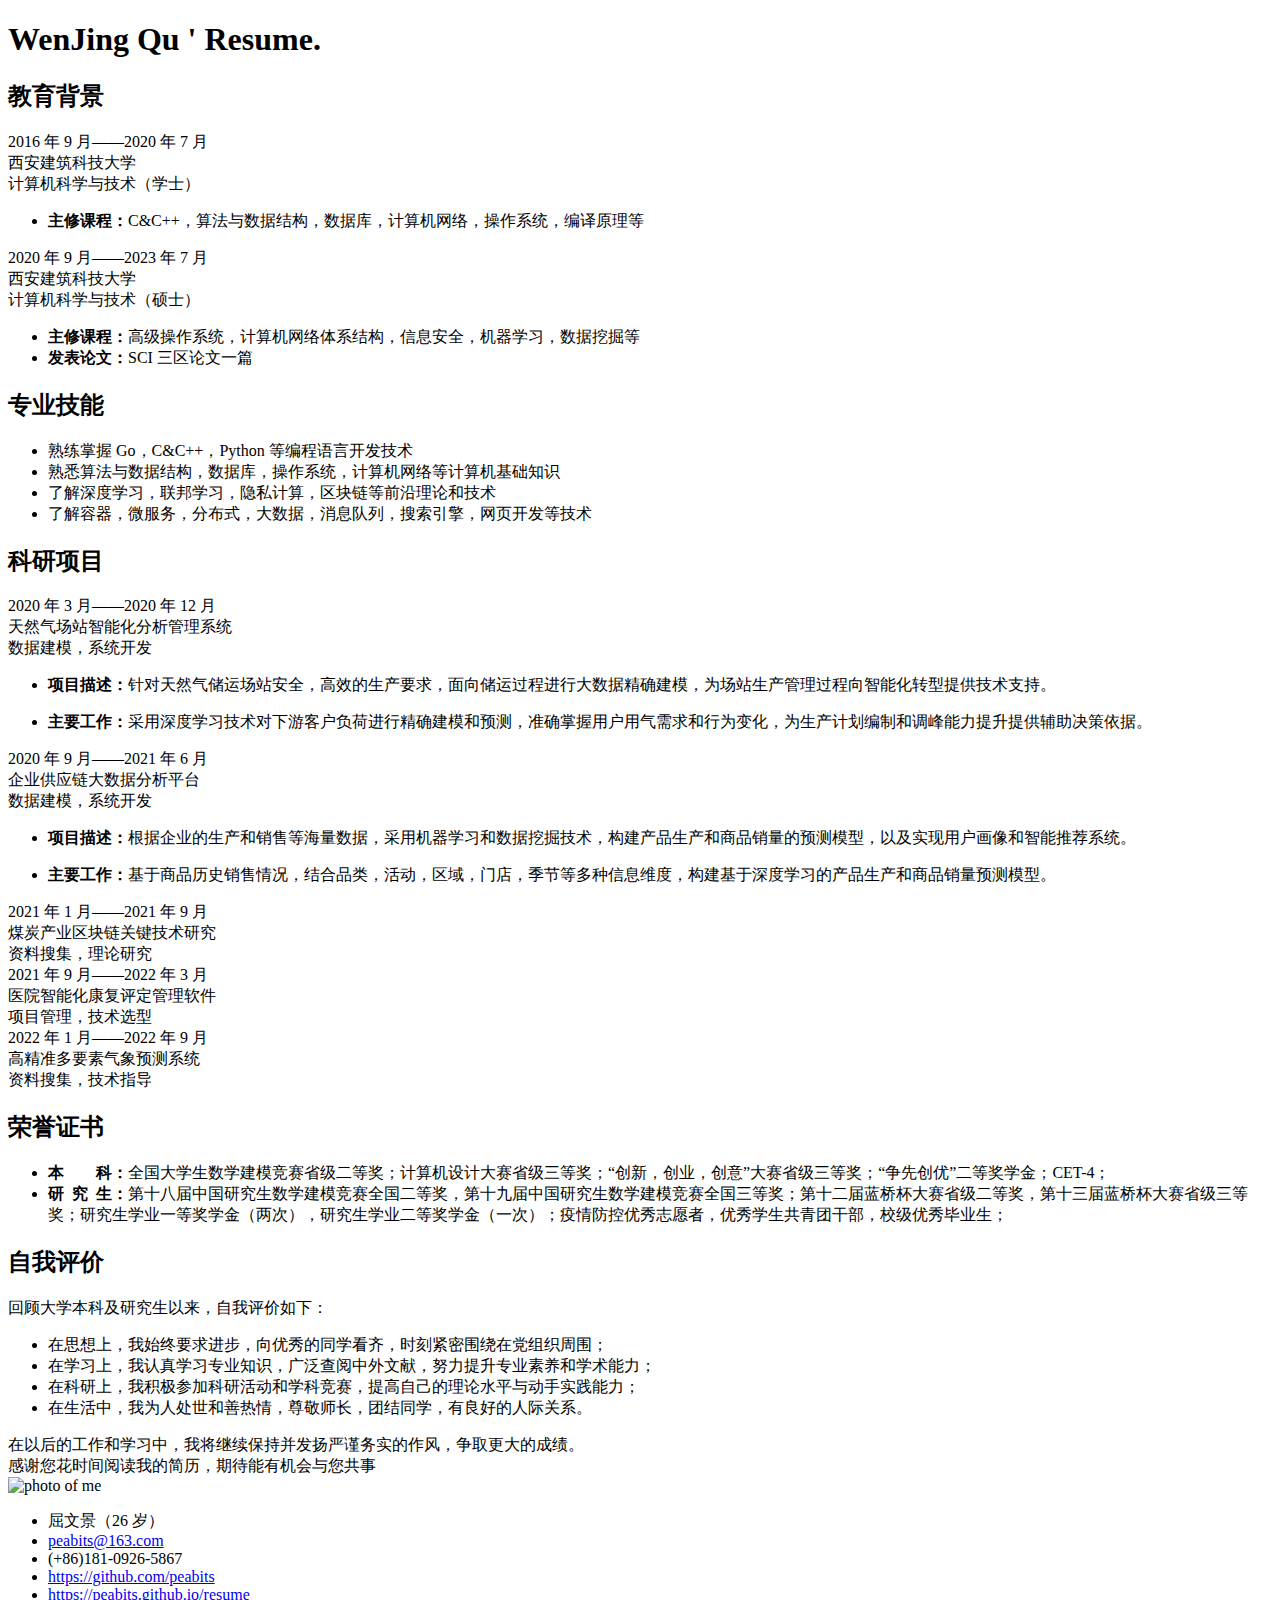
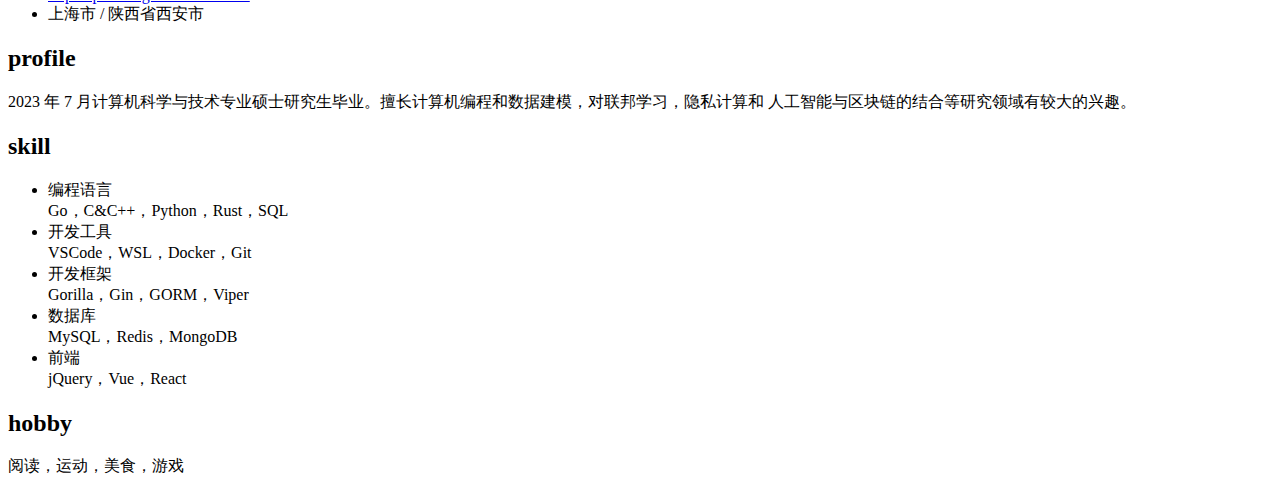
==== index.html @ 64b7fcbe "Create the master's resume." ====
<!DOCTYPE html>
<html lang="en">


<head>
	<meta name="generator" content="Hugo 0.120.3">
    <meta charset="UTF-8">
    <meta name="viewport" content="width=device-width, initial-scale=1.0">
    <title>Wenjing Qu&#39; Resume.</title>

    <link rel="canonical" href="https://peabits.github.io/resume/" />
    <link rel="stylesheet" href="https://fonts.googleapis.com/css?family=Oswald" />
    <link rel="stylesheet" href="https://fonts.googleapis.com/css?family=Roboto" />
    <link rel="stylesheet" href="https://fonts.googleapis.com/icon?family=Material+Icons" />
    <link rel="stylesheet" href="https://cdnjs.cloudflare.com/ajax/libs/font-awesome/5.15.3/css/all.min.css" integrity="sha512-iBBXm8fW90+nuLcSKlbmrPcLa0OT92xO1BIsZ+ywDWZCvqsWgccV3gFoRBv0z+8dLJgyAHIhR35VZc2oM/gI1w==" crossorigin="anonymous" referrerpolicy="no-referrer" />
    <link rel="stylesheet" href="/resume/style.main.min.cbadc25b95f3f51697b5b138ce638e2e9fea3af85018debfe7e0dbc97c5ccd3a.css" integrity="sha256-y63CW5Xz9RaXtbE4zmOOLp/qOvhQGN6/5&#43;DbyXxczTo=" crossorigin="anonymous" media="screen,print" />

    <link rel="shortcut icon" href="favicon.ico" type="image/x-icon">

    
        <meta property="og:title" content="Wenjing Qu&#39; Resume." />
        <meta property="og:url" content="https://peabits.github.io/resume/" />
        <meta property="og:type" content="website" />
        
        
            <meta property="og:description" content="2023 年 7 月计算机科学与技术专业硕士研究生毕业。擅长计算机编程和数据建模，对联邦学习，隐私计算和 人工智能与区块链的结合等研究领域有较大的兴趣。" />
            <meta name="description" content="2023 年 7 月计算机科学与技术专业硕士研究生毕业。擅长计算机编程和数据建模，对联邦学习，隐私计算和 人工智能与区块链的结合等研究领域有较大的兴趣。" />
        
    

    
</head>


<body>
    <div class="content">
        
        
        <div class="content__left content__swapped__left">
        
            <h1 class="mainHeading">
                WenJing
                Qu
                <span>' Resume.</span>
            </h1>
            
<div class="section">
    <div class="section__heading">
        <h2 class="section__title">
            <i class="fas fa-school"></i>
            <span>教育背景</span>
        </h2>
    </div>
    <div class="subsection">
        
        <div class="subsection__title">
            <div class="subsection__title__left">
                2016 年 9 月——2020 年 7 月
            </div>
            <div class="subsection__title__center">
                西安建筑科技大学
            </div>
            <div class="subsection__title__right">
                计算机科学与技术（学士）
            </div>
        </div>
        <div class="subsection__content">
            <ul>
                <li>
                    <div class="subsection__text">
                        <b>主修课程：</b>C&amp;C&#43;&#43;，算法与数据结构，数据库，计算机网络，操作系统，编译原理等
                    </div>
                </li>
                
            </ul>
        </div>
        
        <div class="subsection__title">
            <div class="subsection__title__left">
                2020 年 9 月——2023 年 7 月
            </div>
            <div class="subsection__title__center">
                西安建筑科技大学
            </div>
            <div class="subsection__title__right">
                计算机科学与技术（硕士）
            </div>
        </div>
        <div class="subsection__content">
            <ul>
                <li>
                    <div class="subsection__text">
                        <b>主修课程：</b>高级操作系统，计算机网络体系结构，信息安全，机器学习，数据挖掘等
                    </div>
                </li>
                
                <li>
                    <div class="subsection__text">
                        <b>发表论文：</b>SCI 三区论文一篇
                    </div>
                </li>
                
            </ul>
        </div>
        
    </div>
</div>

            
<div class="section">
    <div class="section__heading">
        <h2 class="section__title">
            <i class="fas fa-keyboard"></i>
            <span>专业技能</span>
        </h2>
    </div>
    <div class="subsection">
        <div class="subsection__content">
            <ul>
                
                <li>
                    <div class="subsection__text">
                        熟练掌握 Go，C&amp;C&#43;&#43;，Python 等编程语言开发技术
                    </div>
                </li>
                
                <li>
                    <div class="subsection__text">
                        熟悉算法与数据结构，数据库，操作系统，计算机网络等计算机基础知识
                    </div>
                </li>
                
                <li>
                    <div class="subsection__text">
                        了解深度学习，联邦学习，隐私计算，区块链等前沿理论和技术
                    </div>
                </li>
                
                <li>
                    <div class="subsection__text">
                        了解容器，微服务，分布式，大数据，消息队列，搜索引擎，网页开发等技术
                    </div>
                </li>
                
            </ul>
        </div>
    </div>
</div>


            
<div class="section">
    <div class="section__heading">
        <h2 class="section__title">
            <i class="fas fa-laptop"></i>
            <span>科研项目</span>
        </h2>
    </div>
    <div class="subsection">
        
        <div class="subsection__title">
            <div class="subsection__title__left">
                2020 年 3 月——2020 年 12 月
            </div>
            <div class="subsection__title__center">
                天然气场站智能化分析管理系统
            </div>
            <div class="subsection__title__right">
                数据建模，系统开发
            </div>
        </div>
        
        <div class="subsection__content">
            <ul>
                <li>
                    <div class="subsection__text">
                        <b>项目描述：</b>针对天然气储运场站安全，高效的生产要求，面向储运过程进行大数据精确建模，为场站生产管理过程向智能化转型提供技术支持。
                    </div>
                </li>
            </ul>
            
            
            <ul>
                <li>
                    <div class="subsection__text">
                        <b>主要工作：</b>采用深度学习技术对下游客户负荷进行精确建模和预测，准确掌握用户用气需求和行为变化，为生产计划编制和调峰能力提升提供辅助决策依据。
                    </div>
                </li>
        </div>
        
        </ul>
        
        <div class="subsection__title">
            <div class="subsection__title__left">
                2020 年 9 月——2021 年 6 月
            </div>
            <div class="subsection__title__center">
                企业供应链大数据分析平台
            </div>
            <div class="subsection__title__right">
                数据建模，系统开发
            </div>
        </div>
        
        <div class="subsection__content">
            <ul>
                <li>
                    <div class="subsection__text">
                        <b>项目描述：</b>根据企业的生产和销售等海量数据，采用机器学习和数据挖掘技术，构建产品生产和商品销量的预测模型，以及实现用户画像和智能推荐系统。
                    </div>
                </li>
            </ul>
            
            
            <ul>
                <li>
                    <div class="subsection__text">
                        <b>主要工作：</b>基于商品历史销售情况，结合品类，活动，区域，门店，季节等多种信息维度，构建基于深度学习的产品生产和商品销量预测模型。
                    </div>
                </li>
        </div>
        
        </ul>
        
        <div class="subsection__title">
            <div class="subsection__title__left">
                2021 年 1 月——2021 年 9 月
            </div>
            <div class="subsection__title__center">
                煤炭产业区块链关键技术研究
            </div>
            <div class="subsection__title__right">
                资料搜集，理论研究
            </div>
        </div>
        
            
        </ul>
        
        <div class="subsection__title">
            <div class="subsection__title__left">
                2021 年 9 月——2022 年 3 月
            </div>
            <div class="subsection__title__center">
                医院智能化康复评定管理软件
            </div>
            <div class="subsection__title__right">
                项目管理，技术选型
            </div>
        </div>
        
            
        </ul>
        
        <div class="subsection__title">
            <div class="subsection__title__left">
                2022 年 1 月——2022 年 9 月
            </div>
            <div class="subsection__title__center">
                高精准多要素气象预测系统
            </div>
            <div class="subsection__title__right">
                资料搜集，技术指导
            </div>
        </div>
        
            
        </ul>
        
    </div>
</div>

            
<div class="section">
    <div class="section__heading">
        <h2 class="section__title">
            <i class="fas fa-award"></i>
            <span>荣誉证书</span>
        </h2>
    </div>
    <div class="subsection">
        <div class="subsection__content">
            <ul>
                <li>
                    <div class="subsection__text">
                        <b> 本&emsp;&emsp;科：</b><span>全国大学生数学建模竞赛省级二等奖；</span><span>计算机设计大赛省级三等奖；</span><span>“创新，创业，创意”大赛省级三等奖；</span><span>“争先创优”二等奖学金；</span><span>CET-4；</span>
                    </div>
                </li>
                <li>
                    <div class="subsection__text">
                        <b>研&ensp;究&ensp;生：</b>第十八届中国研究生数学建模竞赛全国二等奖，第十九届中国研究生数学建模竞赛全国三等奖；第十二届蓝桥杯大赛省级二等奖，第十三届蓝桥杯大赛省级三等奖；研究生学业一等奖学金（两次），研究生学业二等奖学金（一次）；疫情防控优秀志愿者，优秀学生共青团干部，校级优秀毕业生；
                    </div>
                </li>
            </ul>
        </div>
    </div>

</div>

            
<div class="section">
    <div class="section__heading">
        <h2 class="section__title">
            <i class="fas fa-user-edit"></i>
            <span>自我评价</span>
        </h2>
    </div>
    <div class="subsection">
        <div class="subsection__content">
            
            <div class="subsection__text">
                回顾大学本科及研究生以来，自我评价如下：
            </div>
            <ul>
                
                <li>
                    <div class="subsection__text">
                        在思想上，我始终要求进步，向优秀的同学看齐，时刻紧密围绕在党组织周围；
                    </div>
                </li>
                
                <li>
                    <div class="subsection__text">
                        在学习上，我认真学习专业知识，广泛查阅中外文献，努力提升专业素养和学术能力；
                    </div>
                </li>
                
                <li>
                    <div class="subsection__text">
                        在科研上，我积极参加科研活动和学科竞赛，提高自己的理论水平与动手实践能力；
                    </div>
                </li>
                
                <li>
                    <div class="subsection__text">
                        在生活中，我为人处世和善热情，尊敬师长，团结同学，有良好的人际关系。
                    </div>
                </li>
                
            </ul>
            <div class="subsection__text">
                在以后的工作和学习中，我将继续保持并发扬严谨务实的作风，争取更大的成绩。
            </div>
            
        </div>
    </div>
</div>

            
            
            
            
            <div class="acknowledgement">感谢您花时间阅读我的简历，期待能有机会与您共事</div>
        </div>
        
        <div class="content__right content__swapped__right">
        
            <div class="side_section">
    
    <div class="avatar">
        <div class=" avatar__container">
            <img class="avatar__img" src="img/avatar.jpg" alt="photo of me">
        </div>
    </div>
    
    
    <div class="contact">
        <ul>
            
            <li class="contact__item">
                <i class="fas fa-user"></i>
                <span>屈文景（26 岁）</span>
            </li>
            
            <li class="contact__item">
                <i class="fas fa-envelope"></i>
                <span><a class="contact__link" href="mailto:peabits@163.com">peabits@163.com</a></span>
            </li>
            
            <li class="contact__item">
                <i class="fas fa-phone"></i>
                <span>(+86)181-0926-5867</span>
            </li>
            
            <li class="contact__item">
                <i class="fab fa-github"></i>
                <span><a class="contact__link" href="https://github.com/peabits" target="_blank" >https://github.com/peabits</a></span>
            </li>
            
            <li class="contact__item">
                <i class="fas fa-file-alt"></i>
                <span><a class="contact__link" href="https://peabits.github.io/resume" target="_blank" >https://peabits.github.io/resume</a></span>
            </li>
            
            <li class="contact__item">
                <i class="fas fa-globe-asia"></i>
                <span>上海市 / 陕西省西安市</span>
            </li>
            
        </ul>
    </div>
    

    
    
        <div class="side_section__heading">
            <h2 class="side_section__title">
                profile
            </h2>
        </div>
        <div class="side_section__content">
            
            <div class="side_section__only">
                2023 年 7 月计算机科学与技术专业硕士研究生毕业。擅长计算机编程和数据建模，对联邦学习，隐私计算和 人工智能与区块链的结合等研究领域有较大的兴趣。
            </div>
            
        </div>
    
        <div class="side_section__heading">
            <h2 class="side_section__title">
                skill
            </h2>
        </div>
        <div class="side_section__content">
            
            <ul>
                
                <li>
                    <div class="side_section__option">编程语言</div>
                    <div class="side_section__item">Go，C&amp;C&#43;&#43;，Python，Rust，SQL</div>
                </li>
                
                <li>
                    <div class="side_section__option">开发工具</div>
                    <div class="side_section__item">VSCode，WSL，Docker，Git</div>
                </li>
                
                <li>
                    <div class="side_section__option">开发框架</div>
                    <div class="side_section__item">Gorilla，Gin，GORM，Viper</div>
                </li>
                
                <li>
                    <div class="side_section__option">数据库</div>
                    <div class="side_section__item">MySQL，Redis，MongoDB</div>
                </li>
                
                <li>
                    <div class="side_section__option">前端</div>
                    <div class="side_section__item">jQuery，Vue，React</div>
                </li>
                
            </ul>
            
        </div>
    
        <div class="side_section__heading">
            <h2 class="side_section__title">
                hobby
            </h2>
        </div>
        <div class="side_section__content">
            
            <div class="side_section__only">
                阅读，运动，美食，游戏
            </div>
            
        </div>
    
    
</div> 
            
            
            
            
            
            
        </div>
    </div>
</body>

</html>
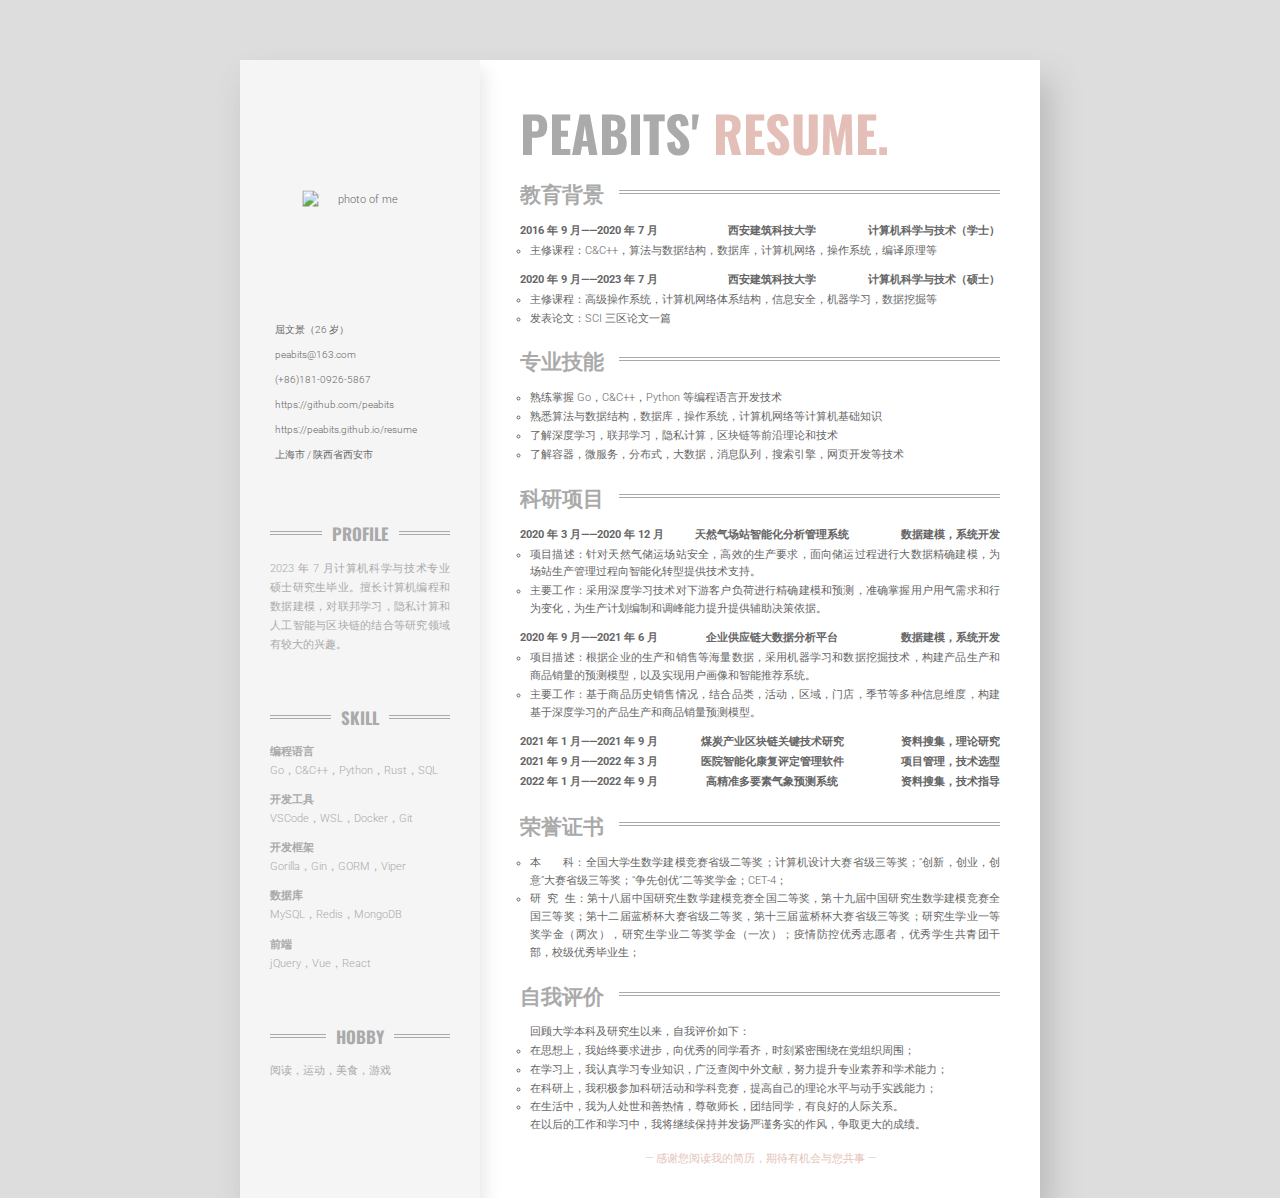
==== commit c85dcf8f: "Create the master's resume." ====
--- a/index.html
+++ b/index.html
@@ -8,20 +8,20 @@
 	<meta name="generator" content="Hugo 0.120.3">
     <meta charset="UTF-8">
     <meta name="viewport" content="width=device-width, initial-scale=1.0">
-    <title>Wenjing Qu&#39; Resume.</title>
-
-    <link rel="canonical" href="https://peabits.github.io/resume/" />
+    <title>peabits&#39; resume.</title>
+
+    <link rel="canonical" href="https://peabits.github.io/" />
     <link rel="stylesheet" href="https://fonts.googleapis.com/css?family=Oswald" />
     <link rel="stylesheet" href="https://fonts.googleapis.com/css?family=Roboto" />
     <link rel="stylesheet" href="https://fonts.googleapis.com/icon?family=Material+Icons" />
     <link rel="stylesheet" href="https://cdnjs.cloudflare.com/ajax/libs/font-awesome/5.15.3/css/all.min.css" integrity="sha512-iBBXm8fW90+nuLcSKlbmrPcLa0OT92xO1BIsZ+ywDWZCvqsWgccV3gFoRBv0z+8dLJgyAHIhR35VZc2oM/gI1w==" crossorigin="anonymous" referrerpolicy="no-referrer" />
-    <link rel="stylesheet" href="/resume/style.main.min.cbadc25b95f3f51697b5b138ce638e2e9fea3af85018debfe7e0dbc97c5ccd3a.css" integrity="sha256-y63CW5Xz9RaXtbE4zmOOLp/qOvhQGN6/5&#43;DbyXxczTo=" crossorigin="anonymous" media="screen,print" />
+    <link rel="stylesheet" href="/style.main.min.db3866ccd11aac2ea516c2d02bccb09aa4f7fdbd9a5b329efaf25e2d14a05a98.css" integrity="sha256-2zhmzNEarC6lFsLQK8ywmqT3/b2aWzKe&#43;vJeLRSgWpg=" crossorigin="anonymous" media="screen,print" />
 
     <link rel="shortcut icon" href="favicon.ico" type="image/x-icon">
 
     
-        <meta property="og:title" content="Wenjing Qu&#39; Resume." />
-        <meta property="og:url" content="https://peabits.github.io/resume/" />
+        <meta property="og:title" content="peabits&#39; resume." />
+        <meta property="og:url" content="https://peabits.github.io/" />
         <meta property="og:type" content="website" />
         
         
@@ -37,13 +37,12 @@
 <body>
     <div class="content">
         
-        
         <div class="content__left content__swapped__left">
         
             <h1 class="mainHeading">
-                WenJing
-                Qu
-                <span>' Resume.</span>
+                
+                <span class="span1">peabits'</span>
+                <span class="span2">Resume.</span>
             </h1>
             
 <div class="section">
@@ -348,11 +347,11 @@
     </div>
 </div>
 
-            
-            
-            
-            
-            <div class="acknowledgement">感谢您花时间阅读我的简历，期待能有机会与您共事</div>
+            <div class="acknowledgement">
+                <span>
+                    感谢您阅读我的简历，期待有机会与您共事
+                </span>
+            </div>
         </div>
         
         <div class="content__right content__swapped__right">
@@ -412,7 +411,7 @@
         </div>
         <div class="side_section__content">
             
-            <div class="side_section__only">
+            <div>
                 2023 年 7 月计算机科学与技术专业硕士研究生毕业。擅长计算机编程和数据建模，对联邦学习，隐私计算和 人工智能与区块链的结合等研究领域有较大的兴趣。
             </div>
             
@@ -429,27 +428,27 @@
                 
                 <li>
                     <div class="side_section__option">编程语言</div>
-                    <div class="side_section__item">Go，C&amp;C&#43;&#43;，Python，Rust，SQL</div>
+                    <div>Go，C&amp;C&#43;&#43;，Python，Rust，SQL</div>
                 </li>
                 
                 <li>
                     <div class="side_section__option">开发工具</div>
-                    <div class="side_section__item">VSCode，WSL，Docker，Git</div>
+                    <div>VSCode，WSL，Docker，Git</div>
                 </li>
                 
                 <li>
                     <div class="side_section__option">开发框架</div>
-                    <div class="side_section__item">Gorilla，Gin，GORM，Viper</div>
+                    <div>Gorilla，Gin，GORM，Viper</div>
                 </li>
                 
                 <li>
                     <div class="side_section__option">数据库</div>
-                    <div class="side_section__item">MySQL，Redis，MongoDB</div>
+                    <div>MySQL，Redis，MongoDB</div>
                 </li>
                 
                 <li>
                     <div class="side_section__option">前端</div>
-                    <div class="side_section__item">jQuery，Vue，React</div>
+                    <div>jQuery，Vue，React</div>
                 </li>
                 
             </ul>
@@ -463,7 +462,7 @@
         </div>
         <div class="side_section__content">
             
-            <div class="side_section__only">
+            <div>
                 阅读，运动，美食，游戏
             </div>
             
@@ -471,12 +470,6 @@
     
     
 </div> 
-            
-            
-            
-            
-            
-            
         </div>
     </div>
 </body>
--- a/style.main.min.db3866ccd11aac2ea516c2d02bccb09aa4f7fdbd9a5b329efaf25e2d14a05a98.css
+++ b/style.main.min.db3866ccd11aac2ea516c2d02bccb09aa4f7fdbd9a5b329efaf25e2d14a05a98.css
@@ -0,0 +1 @@
+@charset "UTF-8";.content{position:absolute;overflow:hidden}.content__left{float:left;width:56rem;height:100%;padding:3rem 4rem}.content__left .acknowledgement{text-align:center;color:#e3bfb8}.content__left .acknowledgement>span::after,.content__left .acknowledgement>span::before{content:"—"}.content__left .acknowledgement>span:hover{color:#aaa;cursor:default}.content__right{position:absolute;float:right;width:24rem;background-color:#f5f5f5;color:#666;height:100%;padding:2rem 3rem;right:1rem;-webkit-box-shadow:.5rem 1rem 1.5rem rgba(102,102,102,.15);-moz-box-shadow:.5rem 1rem 1.5rem rgba(102,102,102,.15);box-shadow:.5rem 1rem 1.5rem rgba(102,102,102,.15)}.content__swapped__left{float:right}.content__swapped__right{float:left;left:0}.content__before::before{content:"";height:90%;width:1.5px;position:absolute;background:linear-gradient(#ddd,rgba(255,255,255,0));margin-top:10rem;margin-left:-1.5rem}*,*::after,*::before{margin:0;padding:0;box-sizing:inherit}html{font-size:62.5%;background-color:#ddd}@media print{html{background-color:#fff}}.content{width:80rem;min-height:113.16129036rem;background-color:#fff}@media screen and (min-width:60rem){.content{margin:6rem 0;-webkit-box-shadow:1rem 2rem 3rem rgba(102,102,102,.3);-moz-box-shadow:1rem 2rem 3rem rgba(102,102,102,.3);box-shadow:1rem 2rem 3rem rgba(102,102,102,.3);position:absolute;left:50%;transform:translateX(-50%)}}@media print{.content{margin:0;height:113.16129036rem}}body{box-sizing:border-box;margin:0}@media print{@page{margin:0;size:A4}}::selection{color:#fff;background-color:rgba(213,158,147,.6)}body{font-family:roboto,sans-serif;font-weight:300;line-height:1.7;font-size:1.12rem;color:#666}.mainHeading{text-align:left;text-transform:uppercase;font-size:5rem}.mainHeading>.span1{color:#aaa}.mainHeading>.span1:hover+.span2{color:#aaa}.mainHeading>.span1:hover{color:#e3bfb8}.mainHeading>.span2{color:#e3bfb8}.mainHeading:hover{cursor:pointer;text-align:center}.section__title{font-size:2.1rem;color:#666}h1,h2{text-transform:uppercase;font-family:oswald,sans-serif}.section{display:block;margin-bottom:1.5rem}.section__heading{width:100%;overflow:hidden}.section__title{position:relative;color:#aaa}.section__title:hover{color:#e3bfb8}.section__title::after{content:'';position:absolute;border-top:1px solid;border-bottom:1px solid;border-color:#aaa;width:50rem;height:4px;margin-left:1.5rem;margin-top:1.5rem;transition:all .5s ease-in-out}.section__title:hover::after{border-color:#e3bfb8}.section__title i{color:#e3bfb8}.section__title span{transition:margin-left .5s}.section__title span:hover{cursor:pointer;margin-left:.5rem}.section .subsection{display:block;position:relative;margin-top:10px;margin-bottom:10px}@media print{.section .subsection{page-break-inside:avoid}}.section .subsection__title{display:flex;font-weight:700;width:100%;height:2rem}.section .subsection__title__left{width:35%;text-align:left}.section .subsection__title__center{width:35%;text-align:center}.section .subsection__title__right{width:30%;text-align:right}.section .subsection__title:hover{cursor:default}.section .subsection__content{position:relative;margin-bottom:1rem;margin-left:1rem;transition:transform .5s cubic-bezier(.63,.21,.76,1.58)}.section .subsection__content:hover{transform:translateX(.5rem)}.section .subsection__text{line-height:1.6;text-align:justify;transition:font-weight .5s}.section .subsection__text:hover{font-weight:700;cursor:pointer}.section .subsection__badges{display:block;text-align:right;margin-top:.5rem;margin-bottom:.5rem}.section .subsection__badge{font-size:.9rem;font-weight:400;display:inline-block;background-color:#e3bfb8;color:#fff;border-radius:1rem;padding:.1rem .6rem}.section .subsection ul{list-style-type:circle;margin:0;padding:0}.section .subsection li{text-indent:0;padding-left:0}.side_section{display:block;margin-bottom:3rem;text-align:justify}@media print{.side_section{page-break-inside:avoid}}.side_section__heading{width:100%;overflow:hidden;text-align:center;margin-bottom:1rem;color:#666}.side_section__title{position:relative;margin-top:5rem;color:#aaa}.side_section__title::after,.side_section__title::before{content:'';position:absolute;border-top:1px solid #666;border-bottom:1px solid #666;width:10rem;height:4px;margin-top:1.1rem;border-color:#aaa}.side_section__title::after{margin-left:1rem}.side_section__title::before{margin-left:-11rem}.side_section__title:hover{cursor:default;color:#e3bfb8}.side_section__title:hover::before,.side_section__title:hover::after{border-color:#e3bfb8}.side_section li{list-style:none}.side_section__content{color:#aaa}.side_section__content:hover{cursor:default}.side_section__option{margin-top:1rem;font-weight:700}.experience__extra_padding{padding-top:4rem!important}.experience__item{display:block;position:relative;margin-bottom:10px;margin-top:10px}@media print{.experience__item{page-break-inside:avoid}}.experience__item:not(:first-child){padding-top:1.5rem}.experience__item::before{content:"";height:90%;width:1.5px;position:absolute;background:linear-gradient(#ddd,rgba(255,255,255,0));margin-top:25px}.experience__header,.experience__subheader{display:flex;width:100%;height:2.4rem}.experience__job{position:relative;transition:transform .2s cubic-bezier(.63,.21,.76,1.58);margin-bottom:2rem}.experience__job:hover{transform:translateX(.5rem)}.experience__company,.experience__position{text-align:left;width:70%;float:left}.experience__company{color:#666}.experience__position{text-transform:uppercase;font-size:1.3rem;color:#666;margin-left:1rem}.experience__date,.experience__place{float:right;text-align:right;width:30%;color:#aaa}.experience__date{font-weight:400}.experience__place::before{font-family:material icons;color:#e3bfb8;font-size:1.4rem;content:'place';display:inline-block;padding-right:3px;vertical-align:middle;font-weight:900}.experience__bullet{list-style:square inside;margin-left:1rem}.experience__badges{display:block;text-align:right;margin-top:.5rem;margin-bottom:.5rem}.experience__badge{font-size:.9rem;font-weight:400;display:inline-block;background-color:#e3bfb8;color:#fff;border-radius:1rem;padding:.1rem .6rem}@media print{.education__item{page-break-inside:avoid}}.references__item{display:inline-block;min-width:49%}@media print{.references__item{page-break-inside:avoid}}.references__item:not(:first-child){padding-top:1.5rem}.references__header,.references__subheader{display:block;width:100%}.references__subheader{margin-bottom:.5rem}.references__person{position:relative;transition:transform .2s cubic-bezier(.63,.21,.76,1.58)}.references__person:hover{transform:translateX(.5rem)}.references__name,.references__relation{text-align:left;width:100%;color:#666}.references__contact{position:relative;font-size:1rem}.references__contact>i{background-color:#e3bfb8;color:#fff;font-size:1rem;text-align:center;border-radius:50%;padding-top:.5rem;width:2rem;height:2rem;margin-right:.5rem;margin-bottom:.5rem}.references__contact>span{position:absolute;top:50%;transform:translateY(-50%);min-height:1.5rem;line-height:1.2rem}.references li{list-style:none}.contact{line-height:2rem}.contact__item{position:relative;font-size:1rem;margin-bottom:.5rem}.contact__item>i{background-color:#e3bfb8;color:#fff;font-size:1rem;text-align:center;border-radius:50%;padding-top:.5rem;width:2rem;height:2rem;margin-right:.5rem;margin-bottom:.5rem}.contact__item>span{position:absolute;top:50%;transform:translateY(-50%);transition:all .5s}.contact__item>span:hover{font-size:1.2rem;cursor:pointer}.contact__link{text-decoration:none;color:#666}.avatar{width:100%;height:24rem;position:relative;overflow:hidden}.avatar__container{position:absolute;left:50%;transform:translateX(-50%);width:80%;height:24rem;text-align:center;transition:all .5s cubic-bezier(.63,.21,.76,1.58)}.avatar__container:hover{width:75%}.avatar__img{object-fit:cover;width:80%;transition:all .5s cubic-bezier(.63,.21,.76,1.58);position:absolute;top:50%;left:50%;transform:translateX(-50%)translateY(-50%)}.avatar__img:hover{width:100%;cursor:pointer}.skills__group{margin-bottom:.8rem}.skills__group span{font-weight:700;display:inline-block}.skills__group span::after{content:":"}.skills__group span:hover~li{background-color:#e3bfb8;color:#fff}.skills__group li{display:inline-block;font-size:105%;font-weight:400;transition:all .2s ease-in-out;padding:0 1px;border-radius:2px}.skills__group li:not(:last-child)::after{content:", "}.skills__group li:hover{background-color:#e3bfb8;color:#fff}.language__item{display:table;width:100%}.language__name,.language__level{display:table-cell;width:50%}.language__level{text-align:right}.interests{display:block;-moz-column-count:2;column-count:2;width:100%;text-align:right}@media print{.interests{page-break-inside:avoid}}.interests__item:nth-child(n+4){text-align:left}.pageNotFound{padding-top:8rem;position:absolute;left:50%;transform:translateX(-50%)}.pageNotFound__text{padding-top:3rem}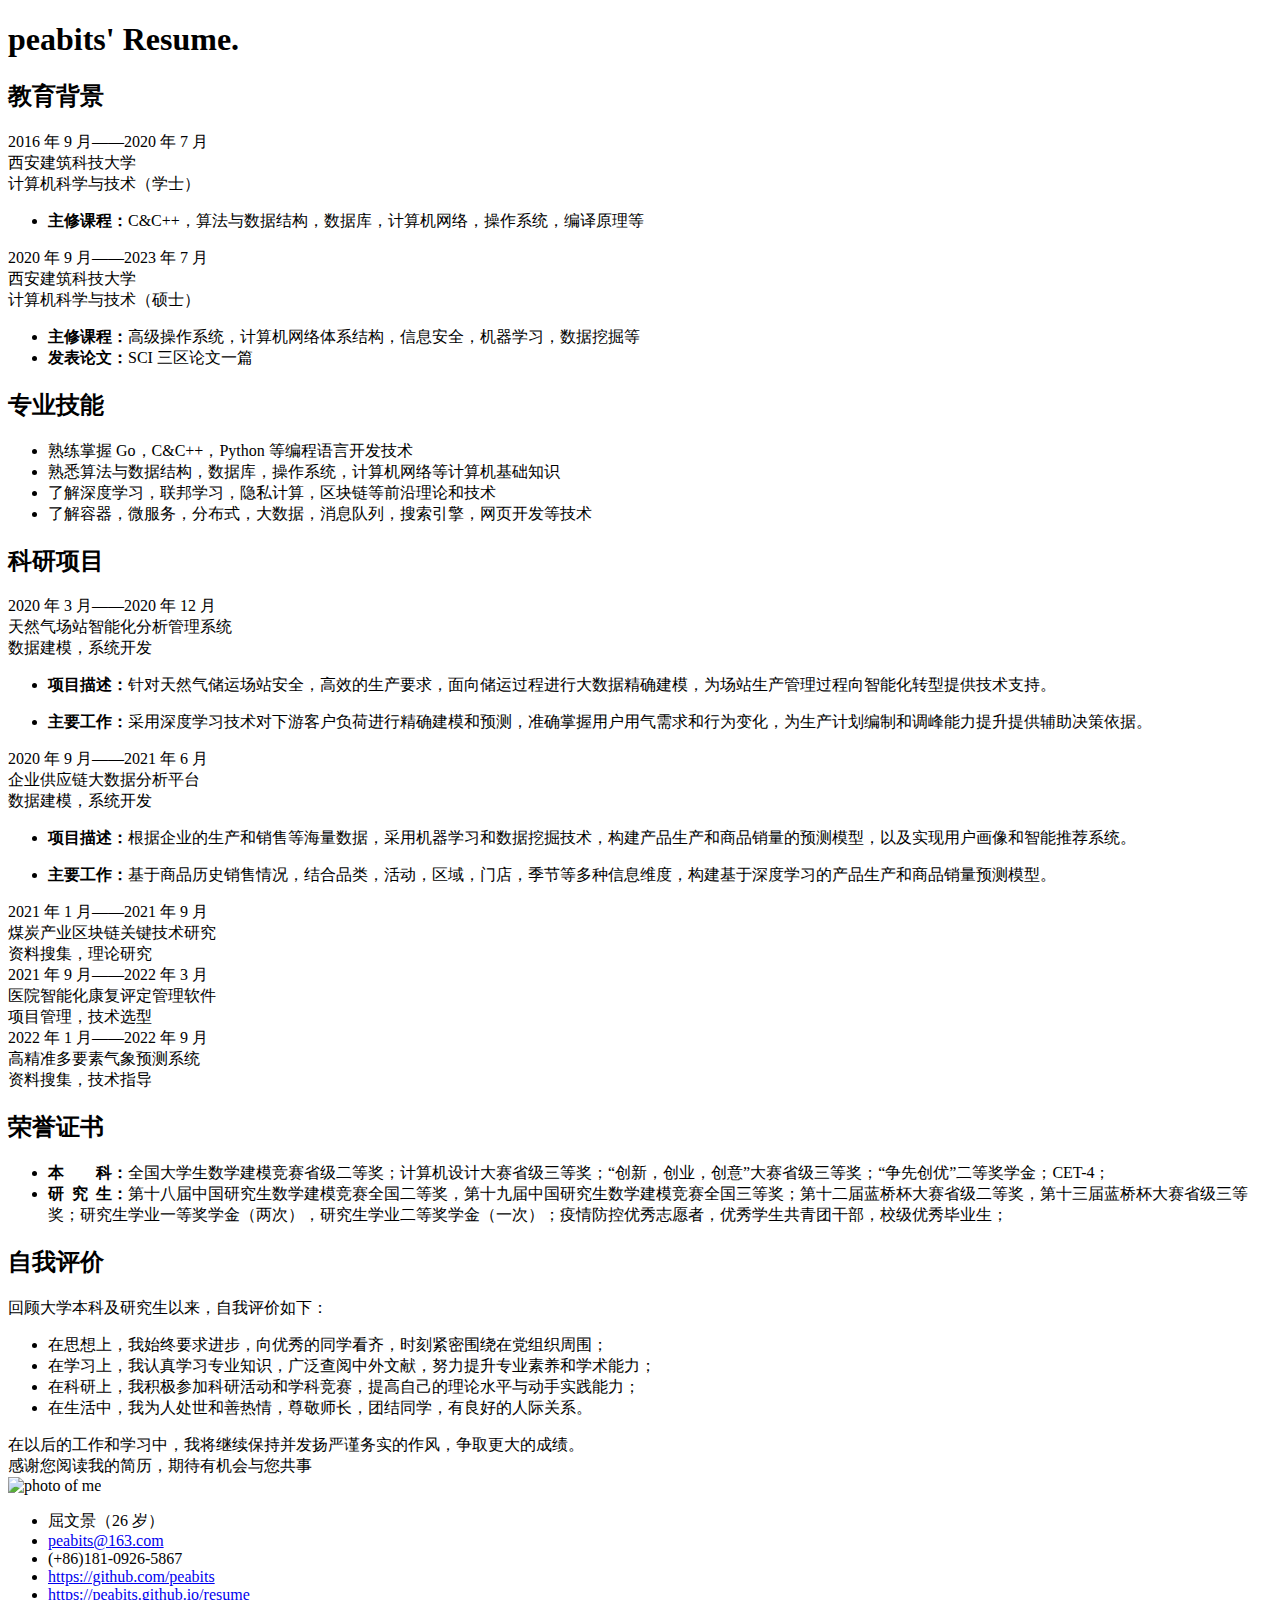
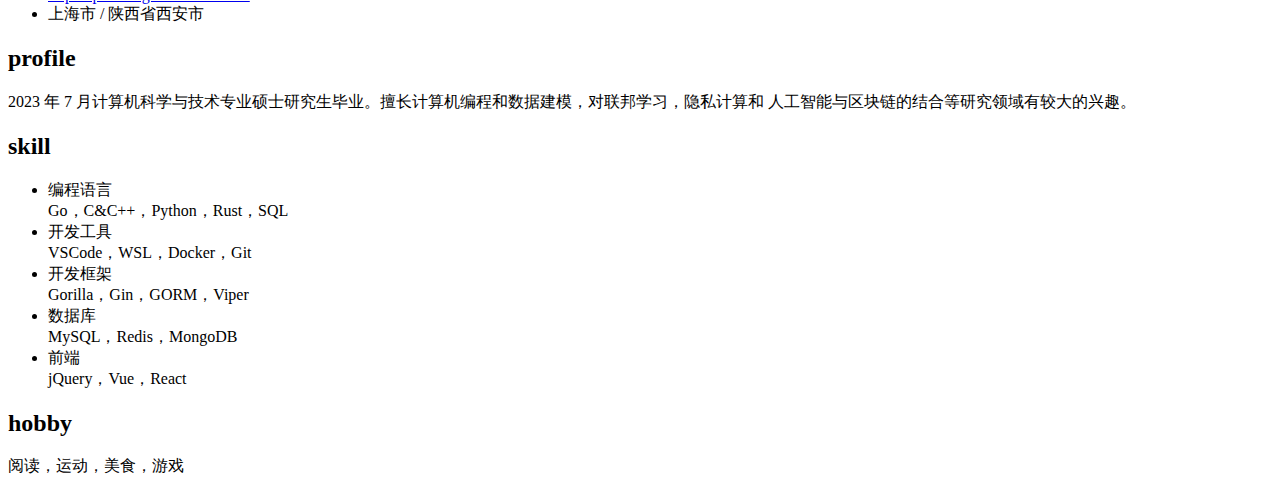
==== commit 874a4c80: "Create the master's resume." ====
--- a/index.html
+++ b/index.html
@@ -10,18 +10,18 @@
     <meta name="viewport" content="width=device-width, initial-scale=1.0">
     <title>peabits&#39; resume.</title>
 
-    <link rel="canonical" href="https://peabits.github.io/" />
+    <link rel="canonical" href="https://peabits.github.io/resume/" />
     <link rel="stylesheet" href="https://fonts.googleapis.com/css?family=Oswald" />
     <link rel="stylesheet" href="https://fonts.googleapis.com/css?family=Roboto" />
     <link rel="stylesheet" href="https://fonts.googleapis.com/icon?family=Material+Icons" />
     <link rel="stylesheet" href="https://cdnjs.cloudflare.com/ajax/libs/font-awesome/5.15.3/css/all.min.css" integrity="sha512-iBBXm8fW90+nuLcSKlbmrPcLa0OT92xO1BIsZ+ywDWZCvqsWgccV3gFoRBv0z+8dLJgyAHIhR35VZc2oM/gI1w==" crossorigin="anonymous" referrerpolicy="no-referrer" />
-    <link rel="stylesheet" href="/style.main.min.db3866ccd11aac2ea516c2d02bccb09aa4f7fdbd9a5b329efaf25e2d14a05a98.css" integrity="sha256-2zhmzNEarC6lFsLQK8ywmqT3/b2aWzKe&#43;vJeLRSgWpg=" crossorigin="anonymous" media="screen,print" />
+    <link rel="stylesheet" href="/resume/style.main.min.db3866ccd11aac2ea516c2d02bccb09aa4f7fdbd9a5b329efaf25e2d14a05a98.css" integrity="sha256-2zhmzNEarC6lFsLQK8ywmqT3/b2aWzKe&#43;vJeLRSgWpg=" crossorigin="anonymous" media="screen,print" />
 
     <link rel="shortcut icon" href="favicon.ico" type="image/x-icon">
 
     
         <meta property="og:title" content="peabits&#39; resume." />
-        <meta property="og:url" content="https://peabits.github.io/" />
+        <meta property="og:url" content="https://peabits.github.io/resume/" />
         <meta property="og:type" content="website" />
         
         
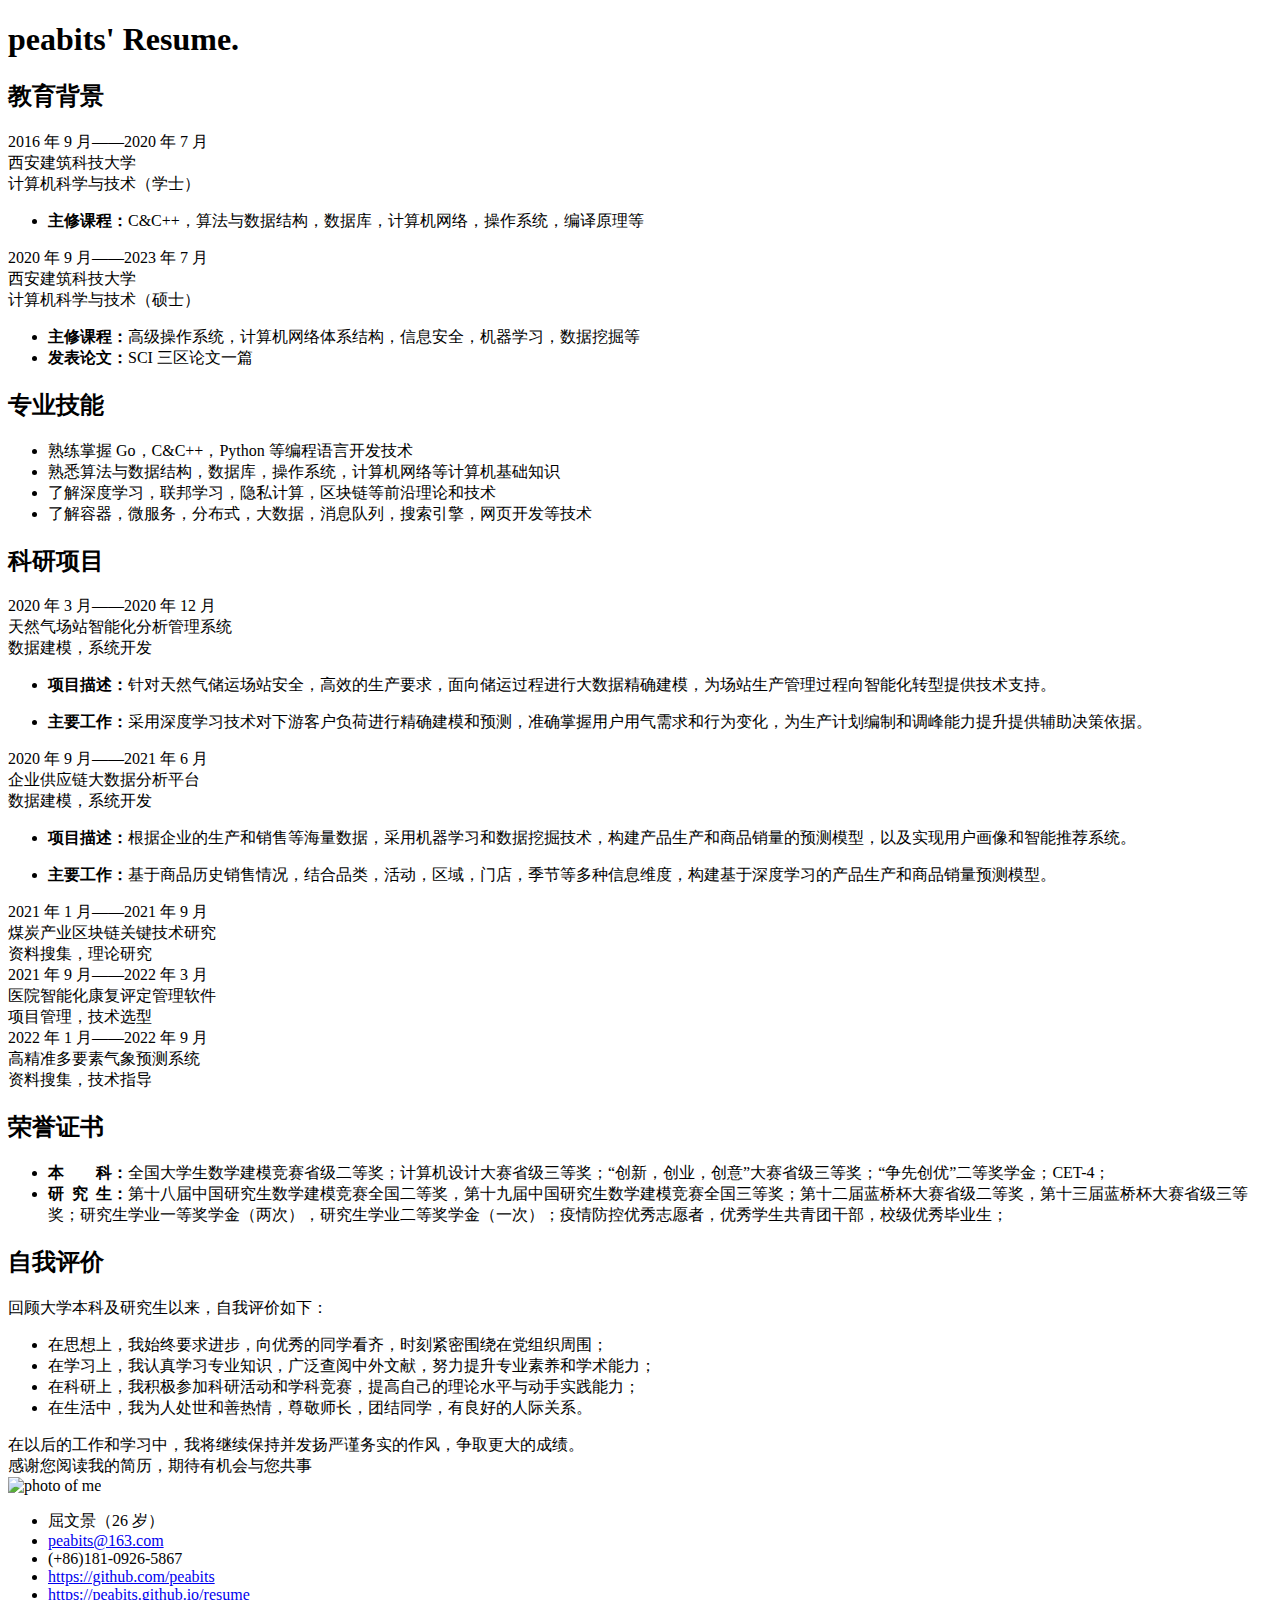
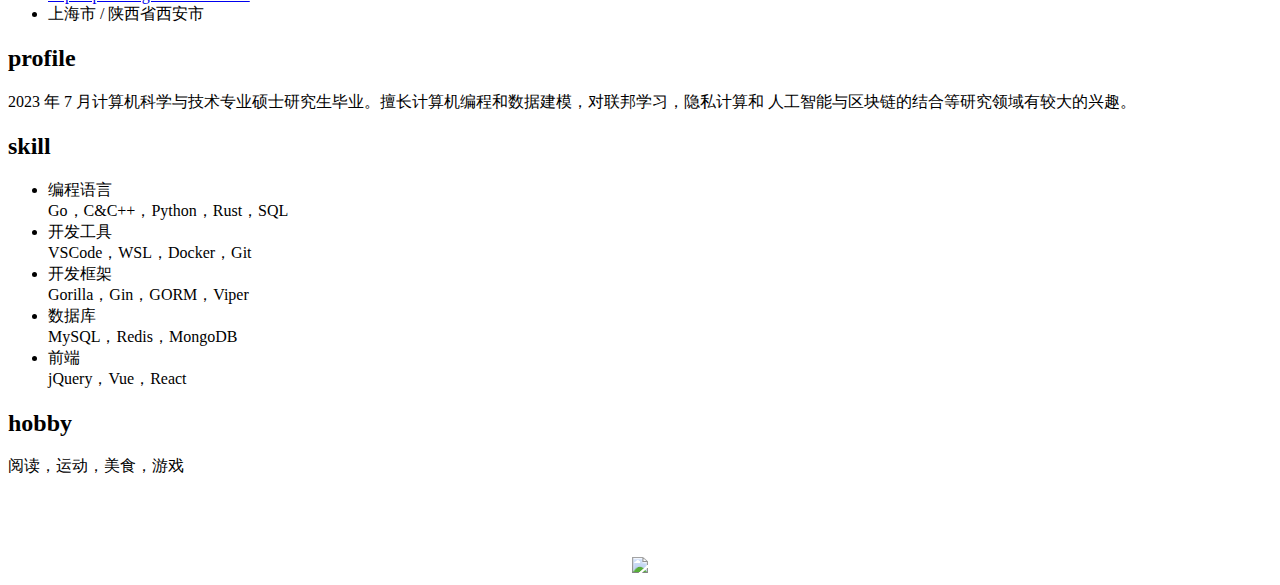
==== commit de270b9c: "Add access count function." ====
--- a/index.html
+++ b/index.html
@@ -467,11 +467,14 @@
             </div>
             
         </div>
-    
+    	
+	<div style="margin-top: 5rem; text-align: center;">
+		<img src="https://badges.toozhao.com/badges/01HRKVABRCAX2H02MCFK9BYGG7/orange.svg" />
+	</div>
     
 </div> 
         </div>
     </div>
 </body>
 
-</html>+</html>
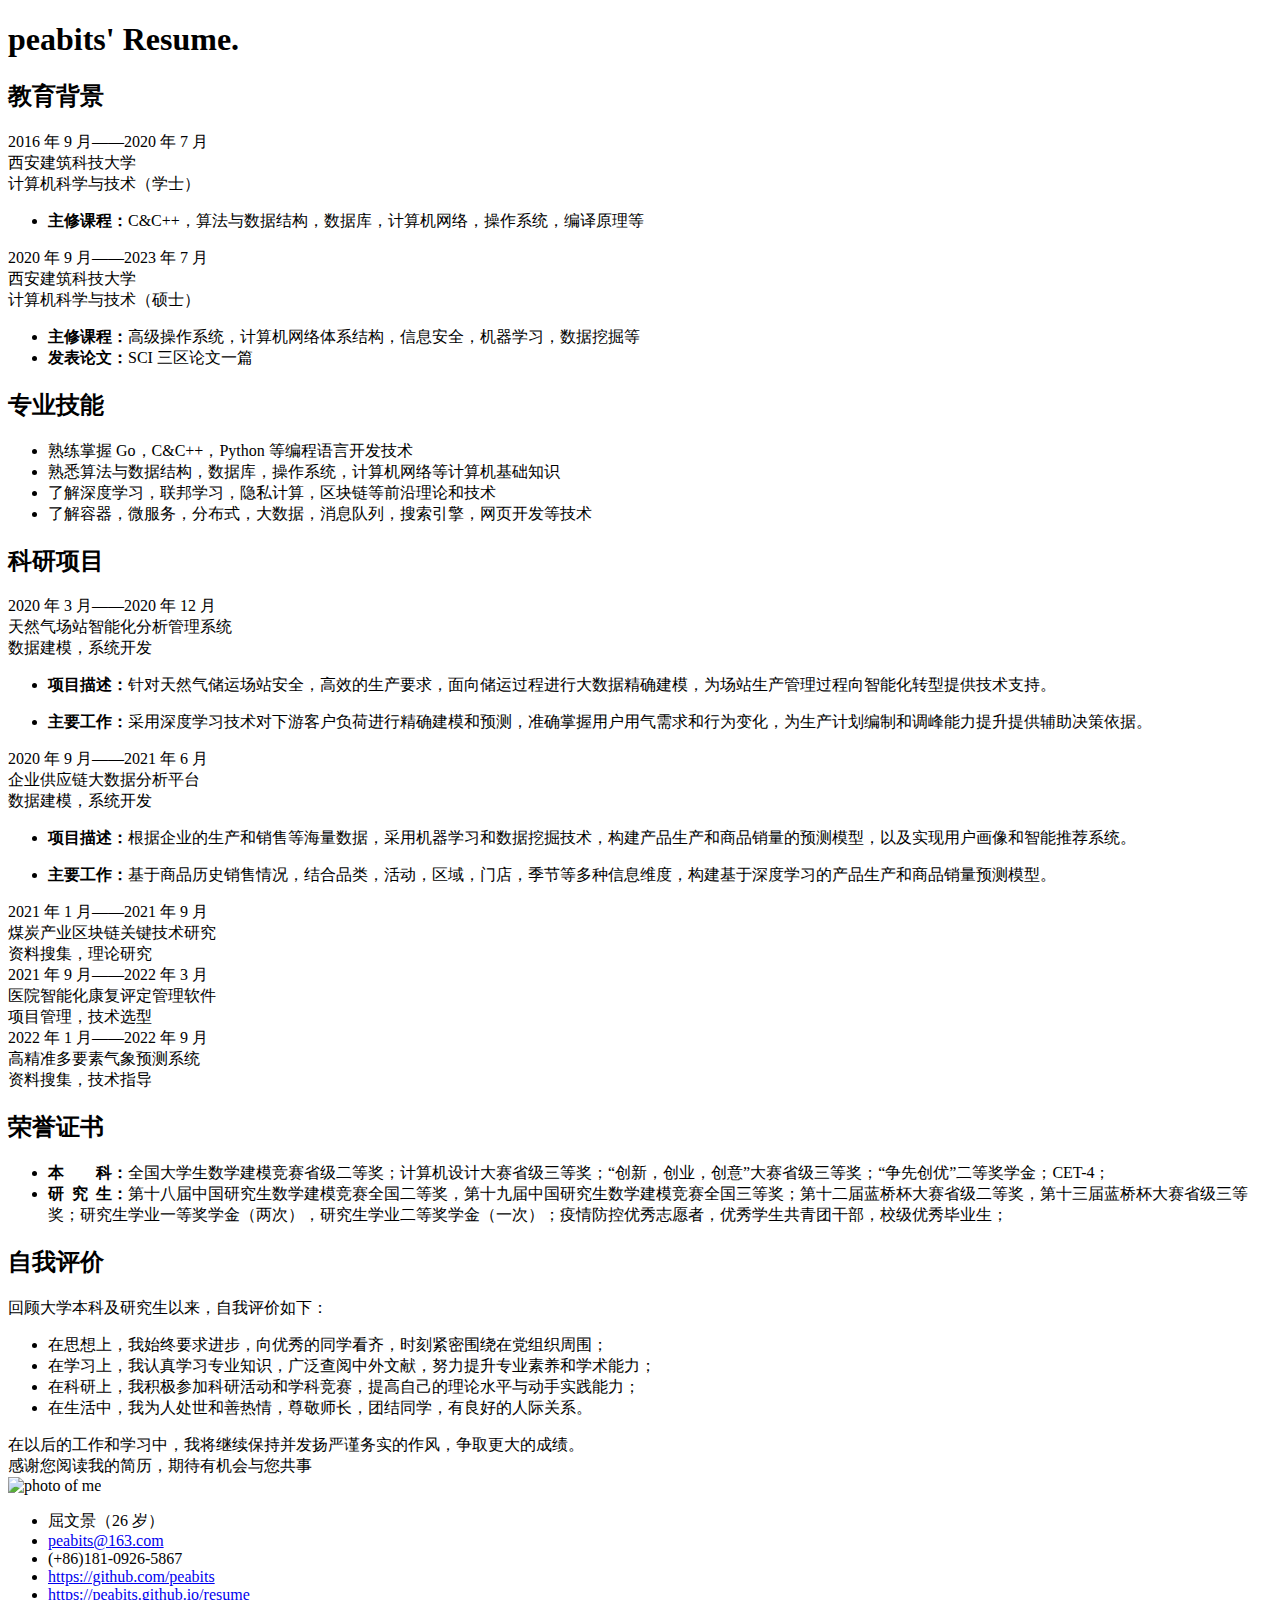
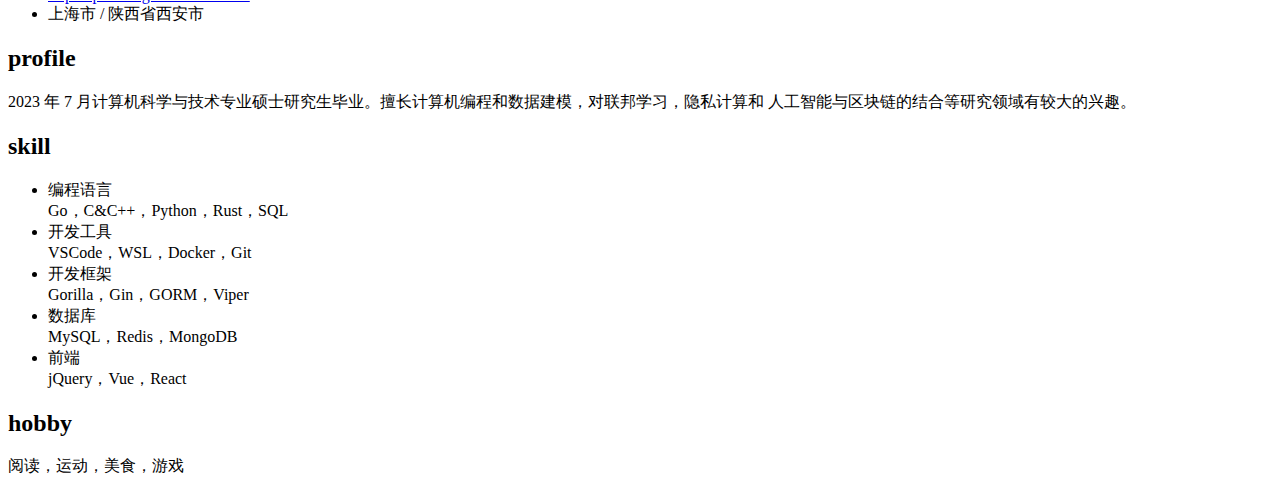
==== commit fc15b17b: "Revert "Add access count function."" ====
--- a/index.html
+++ b/index.html
@@ -467,14 +467,11 @@
             </div>
             
         </div>
-    	
-	<div style="margin-top: 5rem; text-align: center;">
-		<img src="https://badges.toozhao.com/badges/01HRKVABRCAX2H02MCFK9BYGG7/orange.svg" />
-	</div>
+    
     
 </div> 
         </div>
     </div>
 </body>
 
-</html>
+</html>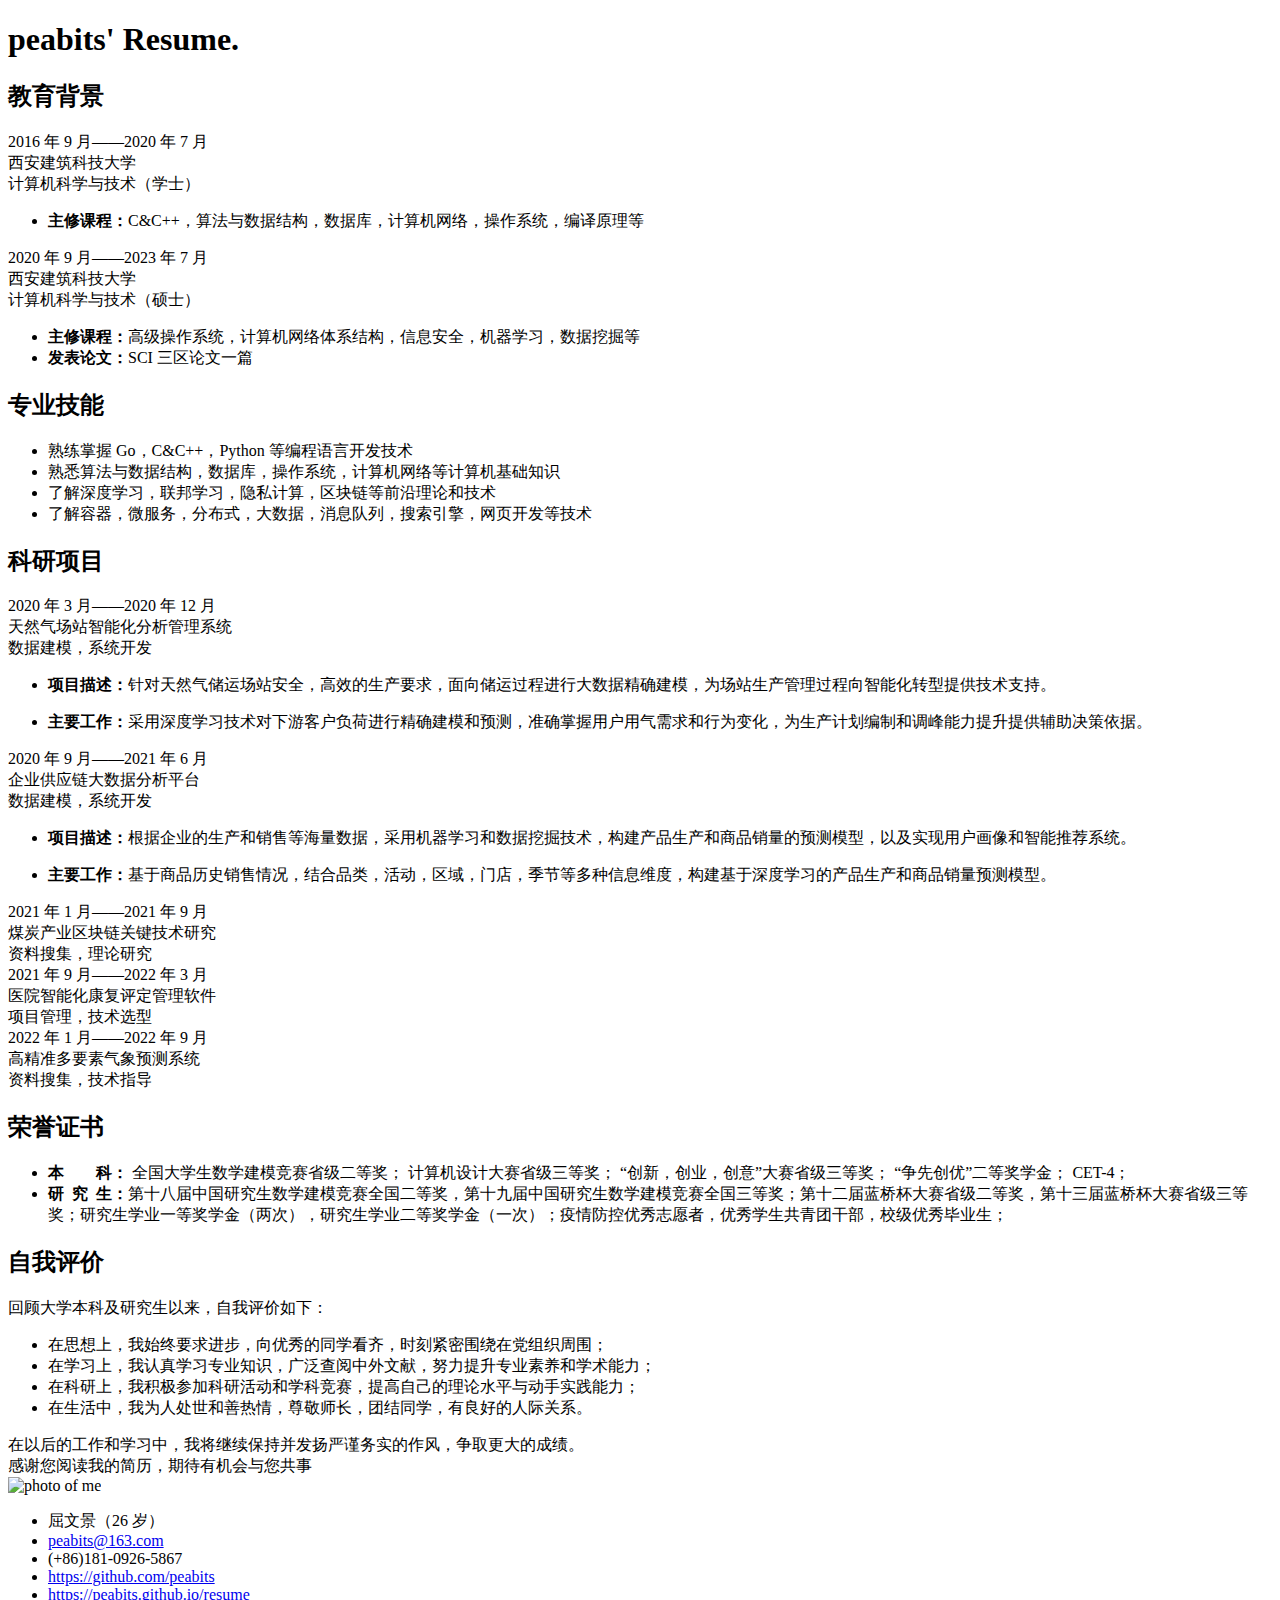
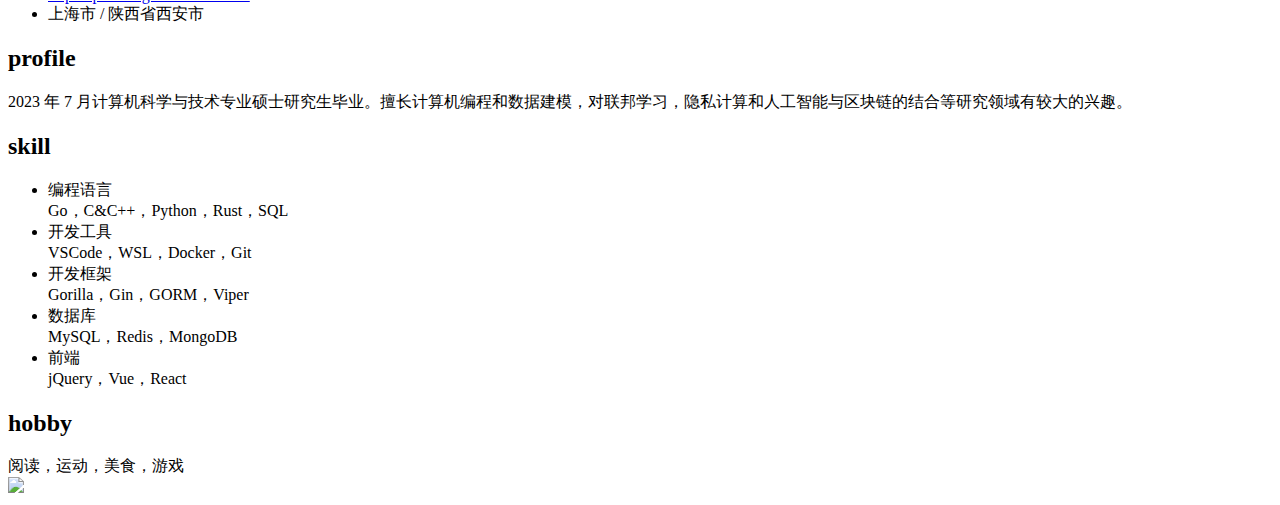
==== commit 8c23eceb: "Update the master resume." ====
--- a/index.html
+++ b/index.html
@@ -1,477 +1,389 @@
-
-
 <!DOCTYPE html>
 <html lang="en">
-
-
-<head>
-	<meta name="generator" content="Hugo 0.120.3">
-    <meta charset="UTF-8">
-    <meta name="viewport" content="width=device-width, initial-scale=1.0">
+  <head>
+    <meta name="generator" content="Hugo 0.120.3" />
+    <meta charset="UTF-8" />
+    <meta name="viewport" content="width=device-width, initial-scale=1.0" />
     <title>peabits&#39; resume.</title>
-
     <link rel="canonical" href="https://peabits.github.io/resume/" />
     <link rel="stylesheet" href="https://fonts.googleapis.com/css?family=Oswald" />
     <link rel="stylesheet" href="https://fonts.googleapis.com/css?family=Roboto" />
     <link rel="stylesheet" href="https://fonts.googleapis.com/icon?family=Material+Icons" />
-    <link rel="stylesheet" href="https://cdnjs.cloudflare.com/ajax/libs/font-awesome/5.15.3/css/all.min.css" integrity="sha512-iBBXm8fW90+nuLcSKlbmrPcLa0OT92xO1BIsZ+ywDWZCvqsWgccV3gFoRBv0z+8dLJgyAHIhR35VZc2oM/gI1w==" crossorigin="anonymous" referrerpolicy="no-referrer" />
-    <link rel="stylesheet" href="/resume/style.main.min.db3866ccd11aac2ea516c2d02bccb09aa4f7fdbd9a5b329efaf25e2d14a05a98.css" integrity="sha256-2zhmzNEarC6lFsLQK8ywmqT3/b2aWzKe&#43;vJeLRSgWpg=" crossorigin="anonymous" media="screen,print" />
-
-    <link rel="shortcut icon" href="favicon.ico" type="image/x-icon">
-
-    
-        <meta property="og:title" content="peabits&#39; resume." />
-        <meta property="og:url" content="https://peabits.github.io/resume/" />
-        <meta property="og:type" content="website" />
-        
-        
-            <meta property="og:description" content="2023 年 7 月计算机科学与技术专业硕士研究生毕业。擅长计算机编程和数据建模，对联邦学习，隐私计算和 人工智能与区块链的结合等研究领域有较大的兴趣。" />
-            <meta name="description" content="2023 年 7 月计算机科学与技术专业硕士研究生毕业。擅长计算机编程和数据建模，对联邦学习，隐私计算和 人工智能与区块链的结合等研究领域有较大的兴趣。" />
-        
-    
-
-    
-</head>
-
-
-<body>
+    <link rel="stylesheet" 
+          href="https://cdnjs.cloudflare.com/ajax/libs/font-awesome/5.15.3/css/all.min.css"
+          integrity="sha512-iBBXm8fW90+nuLcSKlbmrPcLa0OT92xO1BIsZ+ywDWZCvqsWgccV3gFoRBv0z+8dLJgyAHIhR35VZc2oM/gI1w=="
+          crossorigin="anonymous" 
+          referrerpolicy="no-referrer" />
+    <link rel="stylesheet" 
+          href="/resume/style.main.min.2e53f0be6f8869176eb207e1b26677cddd6292b07783bb85da1c832140d530e7.css"
+          integrity="sha256-LlPwvm&#43;IaRdusgfhsmZ3zd1ikrB3g7uF2hyDIUDVMOc="
+          crossorigin="anonymous" 
+          media="screen,print" />
+    <link rel="shortcut icon" href="favicon.ico" type="image/x-icon" />
+    <meta property="og:title" content="peabits&#39; resume." />
+    <meta property="og:url" content="https://peabits.github.io/resume/" />
+    <meta property="og:type" content="website" />
+    <meta property="og:description" content="2023 年 7 月计算机科学与技术专业硕士研究生毕业。擅长计算机编程和数据建模，对联邦学习，隐私计算和 人工智能与区块链的结合等研究领域有较大的兴趣。"/>
+    <meta name="description" content="2023 年 7 月计算机科学与技术专业硕士研究生毕业。擅长计算机编程和数据建模，对联邦学习，隐私计算和 人工智能与区块链的结合等研究领域有较大的兴趣。"/>
+  </head>
+  <body>
     <div class="content">
-        
-        <div class="content__left content__swapped__left">
-        
-            <h1 class="mainHeading">
-                
-                <span class="span1">peabits'</span>
-                <span class="span2">Resume.</span>
-            </h1>
-            
-<div class="section">
-    <div class="section__heading">
-        <h2 class="section__title">
-            <i class="fas fa-school"></i>
-            <span>教育背景</span>
-        </h2>
-    </div>
-    <div class="subsection">
-        
-        <div class="subsection__title">
-            <div class="subsection__title__left">
+      <div class="content__left content__swapped__left">
+        <h1 class="mainHeading">
+          <span class="span1">peabits'</span>
+          <span class="span2">Resume.</span>
+        </h1>
+
+        <div class="section">
+          <div class="section__heading">
+            <h2 class="section__title">
+              <i class="fas fa-school"></i>
+              <span>教育背景</span>
+            </h2>
+          </div>
+          <div class="subsection">
+            <div class="subsection__title">
+              <div class="subsection__title__left">
                 2016 年 9 月——2020 年 7 月
-            </div>
-            <div class="subsection__title__center">
-                西安建筑科技大学
-            </div>
-            <div class="subsection__title__right">
+              </div>
+              <div class="subsection__title__center">西安建筑科技大学</div>
+              <div class="subsection__title__right">
                 计算机科学与技术（学士）
-            </div>
-        </div>
-        <div class="subsection__content">
+              </div>
+            </div>
+            <div class="subsection__content">
+              <ul>
+                <li>
+                  <div class="subsection__text">
+                    <b>主修课程：</b>C&amp;C&#43;&#43;，算法与数据结构，数据库，计算机网络，操作系统，编译原理等
+                  </div>
+                </li>
+              </ul>
+            </div>
+
+            <div class="subsection__title">
+              <div class="subsection__title__left">
+                2020 年 9 月——2023 年 7 月
+              </div>
+              <div class="subsection__title__center">西安建筑科技大学</div>
+              <div class="subsection__title__right">
+                计算机科学与技术（硕士）
+              </div>
+            </div>
+            <div class="subsection__content">
+              <ul>
+                <li>
+                  <div class="subsection__text">
+                    <b>主修课程：</b>高级操作系统，计算机网络体系结构，信息安全，机器学习，数据挖掘等
+                  </div>
+                </li>
+                <li>
+                  <div class="subsection__text">
+                    <b>发表论文：</b>SCI 三区论文一篇
+                  </div>
+                </li>
+              </ul>
+            </div>
+          </div>
+        </div>
+        <div class="section">
+          <div class="section__heading">
+            <h2 class="section__title">
+              <i class="fas fa-keyboard"></i>
+              <span>专业技能</span>
+            </h2>
+          </div>
+          <div class="subsection">
+            <div class="subsection__content">
+              <ul>
+                <li>
+                  <div class="subsection__text">
+                    熟练掌握 Go，C&amp;C&#43;&#43;，Python 等编程语言开发技术
+                  </div>
+                </li>
+                <li>
+                  <div class="subsection__text">
+                    熟悉算法与数据结构，数据库，操作系统，计算机网络等计算机基础知识
+                  </div>
+                </li>
+                <li>
+                  <div class="subsection__text">
+                    了解深度学习，联邦学习，隐私计算，区块链等前沿理论和技术
+                  </div>
+                </li>
+                <li>
+                  <div class="subsection__text">
+                    了解容器，微服务，分布式，大数据，消息队列，搜索引擎，网页开发等技术
+                  </div>
+                </li>
+              </ul>
+            </div>
+          </div>
+        </div>
+        <div class="section">
+          <div class="section__heading">
+            <h2 class="section__title">
+              <i class="fas fa-laptop"></i>
+              <span>科研项目</span>
+            </h2>
+          </div>
+          <div class="subsection">
+            <div class="subsection__title">
+              <div class="subsection__title__left">
+                2020 年 3 月——2020 年 12 月
+              </div>
+              <div class="subsection__title__center">
+                天然气场站智能化分析管理系统
+              </div>
+              <div class="subsection__title__right">数据建模，系统开发</div>
+            </div>
+            <div class="subsection__content">
+              <ul>
+                <li>
+                  <div class="subsection__text">
+                    <b>项目描述：</b>针对天然气储运场站安全，高效的生产要求，面向储运过程进行大数据精确建模，为场站生产管理过程向智能化转型提供技术支持。
+                  </div>
+                </li>
+              </ul>
+
+              <ul>
+                <li>
+                  <div class="subsection__text">
+                    <b>主要工作：</b>采用深度学习技术对下游客户负荷进行精确建模和预测，准确掌握用户用气需求和行为变化，为生产计划编制和调峰能力提升提供辅助决策依据。
+                  </div>
+                </li>
+              </ul>
+            </div>
+            <div class="subsection__title">
+              <div class="subsection__title__left">
+                2020 年 9 月——2021 年 6 月
+              </div>
+              <div class="subsection__title__center">
+                企业供应链大数据分析平台
+              </div>
+              <div class="subsection__title__right">数据建模，系统开发</div>
+            </div>
+            <div class="subsection__content">
+              <ul>
+                <li>
+                  <div class="subsection__text">
+                    <b>项目描述：</b>根据企业的生产和销售等海量数据，采用机器学习和数据挖掘技术，构建产品生产和商品销量的预测模型，以及实现用户画像和智能推荐系统。
+                  </div>
+                </li>
+              </ul>
+
+              <ul>
+                <li>
+                  <div class="subsection__text">
+                    <b>主要工作：</b>基于商品历史销售情况，结合品类，活动，区域，门店，季节等多种信息维度，构建基于深度学习的产品生产和商品销量预测模型。
+                  </div>
+                </li>
+              </ul>
+            </div>
+            <div class="subsection__title">
+              <div class="subsection__title__left">
+                2021 年 1 月——2021 年 9 月
+              </div>
+              <div class="subsection__title__center">
+                煤炭产业区块链关键技术研究
+              </div>
+              <div class="subsection__title__right">资料搜集，理论研究</div>
+            </div>
+            <div class="subsection__content"></div>
+            <div class="subsection__title">
+              <div class="subsection__title__left">
+                2021 年 9 月——2022 年 3 月
+              </div>
+              <div class="subsection__title__center">
+                医院智能化康复评定管理软件
+              </div>
+              <div class="subsection__title__right">项目管理，技术选型</div>
+            </div>
+            <div class="subsection__content"></div>
+            <div class="subsection__title">
+              <div class="subsection__title__left">
+                2022 年 1 月——2022 年 9 月
+              </div>
+              <div class="subsection__title__center">
+                高精准多要素气象预测系统
+              </div>
+              <div class="subsection__title__right">资料搜集，技术指导</div>
+            </div>
+            <div class="subsection__content"></div>
+          </div>
+        </div>
+        <div class="section">
+          <div class="section__heading">
+            <h2 class="section__title">
+              <i class="fas fa-award"></i>
+              <span>荣誉证书</span>
+            </h2>
+          </div>
+          <div class="subsection">
+            <div class="subsection__content">
+              <ul>
+                <li>
+                  <div class="subsection__text">
+                    <b> 本&emsp;&emsp;科：</b>
+                    <span>全国大学生数学建模竞赛省级二等奖；</span>
+                    <span>计算机设计大赛省级三等奖；</span>
+                    <span>“创新，创业，创意”大赛省级三等奖；</span>
+                    <span>“争先创优”二等奖学金；</span>
+                    <span>CET-4；</span>
+                  </div>
+                </li>
+                <li>
+                  <div class="subsection__text">
+                    <b>研&ensp;究&ensp;生：</b>第十八届中国研究生数学建模竞赛全国二等奖，第十九届中国研究生数学建模竞赛全国三等奖；第十二届蓝桥杯大赛省级二等奖，第十三届蓝桥杯大赛省级三等奖；研究生学业一等奖学金（两次），研究生学业二等奖学金（一次）；疫情防控优秀志愿者，优秀学生共青团干部，校级优秀毕业生；
+                  </div>
+                </li>
+              </ul>
+            </div>
+          </div>
+        </div>
+        <div class="section">
+          <div class="section__heading">
+            <h2 class="section__title">
+              <i class="fas fa-user-edit"></i>
+              <span>自我评价</span>
+            </h2>
+          </div>
+          <div class="subsection">
+            <div class="subsection__content">
+              <div class="subsection__text">
+                回顾大学本科及研究生以来，自我评价如下：
+              </div>
+              <ul>
+                <li>
+                  <div class="subsection__text">
+                    在思想上，我始终要求进步，向优秀的同学看齐，时刻紧密围绕在党组织周围；
+                  </div>
+                </li>
+                <li>
+                  <div class="subsection__text">
+                    在学习上，我认真学习专业知识，广泛查阅中外文献，努力提升专业素养和学术能力；
+                  </div>
+                </li>
+                <li>
+                  <div class="subsection__text">
+                    在科研上，我积极参加科研活动和学科竞赛，提高自己的理论水平与动手实践能力；
+                  </div>
+                </li>
+                <li>
+                  <div class="subsection__text">
+                    在生活中，我为人处世和善热情，尊敬师长，团结同学，有良好的人际关系。
+                  </div>
+                </li>
+              </ul>
+              <div class="subsection__text">
+                在以后的工作和学习中，我将继续保持并发扬严谨务实的作风，争取更大的成绩。
+              </div>
+            </div>
+          </div>
+        </div>
+        <div class="acknowledgement">
+          <span>感谢您阅读我的简历，期待有机会与您共事</span>
+        </div>
+      </div>
+      <div class="content__right content__swapped__right">
+        <div class="side_section">
+          <div class="avatar">
+            <div class="avatar__container">
+              <img class="avatar__img" src="img/avatar.jpg" alt="photo of me" />
+            </div>
+          </div>
+          <div class="contact">
             <ul>
-                <li>
-                    <div class="subsection__text">
-                        <b>主修课程：</b>C&amp;C&#43;&#43;，算法与数据结构，数据库，计算机网络，操作系统，编译原理等
-                    </div>
-                </li>
-                
-            </ul>
-        </div>
-        
-        <div class="subsection__title">
-            <div class="subsection__title__left">
-                2020 年 9 月——2023 年 7 月
-            </div>
-            <div class="subsection__title__center">
-                西安建筑科技大学
-            </div>
-            <div class="subsection__title__right">
-                计算机科学与技术（硕士）
-            </div>
-        </div>
-        <div class="subsection__content">
-            <ul>
-                <li>
-                    <div class="subsection__text">
-                        <b>主修课程：</b>高级操作系统，计算机网络体系结构，信息安全，机器学习，数据挖掘等
-                    </div>
-                </li>
-                
-                <li>
-                    <div class="subsection__text">
-                        <b>发表论文：</b>SCI 三区论文一篇
-                    </div>
-                </li>
-                
-            </ul>
-        </div>
-        
-    </div>
-</div>
-
-            
-<div class="section">
-    <div class="section__heading">
-        <h2 class="section__title">
-            <i class="fas fa-keyboard"></i>
-            <span>专业技能</span>
-        </h2>
-    </div>
-    <div class="subsection">
-        <div class="subsection__content">
-            <ul>
-                
-                <li>
-                    <div class="subsection__text">
-                        熟练掌握 Go，C&amp;C&#43;&#43;，Python 等编程语言开发技术
-                    </div>
-                </li>
-                
-                <li>
-                    <div class="subsection__text">
-                        熟悉算法与数据结构，数据库，操作系统，计算机网络等计算机基础知识
-                    </div>
-                </li>
-                
-                <li>
-                    <div class="subsection__text">
-                        了解深度学习，联邦学习，隐私计算，区块链等前沿理论和技术
-                    </div>
-                </li>
-                
-                <li>
-                    <div class="subsection__text">
-                        了解容器，微服务，分布式，大数据，消息队列，搜索引擎，网页开发等技术
-                    </div>
-                </li>
-                
-            </ul>
-        </div>
-    </div>
-</div>
-
-
-            
-<div class="section">
-    <div class="section__heading">
-        <h2 class="section__title">
-            <i class="fas fa-laptop"></i>
-            <span>科研项目</span>
-        </h2>
-    </div>
-    <div class="subsection">
-        
-        <div class="subsection__title">
-            <div class="subsection__title__left">
-                2020 年 3 月——2020 年 12 月
-            </div>
-            <div class="subsection__title__center">
-                天然气场站智能化分析管理系统
-            </div>
-            <div class="subsection__title__right">
-                数据建模，系统开发
-            </div>
-        </div>
-        
-        <div class="subsection__content">
-            <ul>
-                <li>
-                    <div class="subsection__text">
-                        <b>项目描述：</b>针对天然气储运场站安全，高效的生产要求，面向储运过程进行大数据精确建模，为场站生产管理过程向智能化转型提供技术支持。
-                    </div>
-                </li>
-            </ul>
-            
-            
-            <ul>
-                <li>
-                    <div class="subsection__text">
-                        <b>主要工作：</b>采用深度学习技术对下游客户负荷进行精确建模和预测，准确掌握用户用气需求和行为变化，为生产计划编制和调峰能力提升提供辅助决策依据。
-                    </div>
-                </li>
-        </div>
-        
-        </ul>
-        
-        <div class="subsection__title">
-            <div class="subsection__title__left">
-                2020 年 9 月——2021 年 6 月
-            </div>
-            <div class="subsection__title__center">
-                企业供应链大数据分析平台
-            </div>
-            <div class="subsection__title__right">
-                数据建模，系统开发
-            </div>
-        </div>
-        
-        <div class="subsection__content">
-            <ul>
-                <li>
-                    <div class="subsection__text">
-                        <b>项目描述：</b>根据企业的生产和销售等海量数据，采用机器学习和数据挖掘技术，构建产品生产和商品销量的预测模型，以及实现用户画像和智能推荐系统。
-                    </div>
-                </li>
-            </ul>
-            
-            
-            <ul>
-                <li>
-                    <div class="subsection__text">
-                        <b>主要工作：</b>基于商品历史销售情况，结合品类，活动，区域，门店，季节等多种信息维度，构建基于深度学习的产品生产和商品销量预测模型。
-                    </div>
-                </li>
-        </div>
-        
-        </ul>
-        
-        <div class="subsection__title">
-            <div class="subsection__title__left">
-                2021 年 1 月——2021 年 9 月
-            </div>
-            <div class="subsection__title__center">
-                煤炭产业区块链关键技术研究
-            </div>
-            <div class="subsection__title__right">
-                资料搜集，理论研究
-            </div>
-        </div>
-        
-            
-        </ul>
-        
-        <div class="subsection__title">
-            <div class="subsection__title__left">
-                2021 年 9 月——2022 年 3 月
-            </div>
-            <div class="subsection__title__center">
-                医院智能化康复评定管理软件
-            </div>
-            <div class="subsection__title__right">
-                项目管理，技术选型
-            </div>
-        </div>
-        
-            
-        </ul>
-        
-        <div class="subsection__title">
-            <div class="subsection__title__left">
-                2022 年 1 月——2022 年 9 月
-            </div>
-            <div class="subsection__title__center">
-                高精准多要素气象预测系统
-            </div>
-            <div class="subsection__title__right">
-                资料搜集，技术指导
-            </div>
-        </div>
-        
-            
-        </ul>
-        
-    </div>
-</div>
-
-            
-<div class="section">
-    <div class="section__heading">
-        <h2 class="section__title">
-            <i class="fas fa-award"></i>
-            <span>荣誉证书</span>
-        </h2>
-    </div>
-    <div class="subsection">
-        <div class="subsection__content">
-            <ul>
-                <li>
-                    <div class="subsection__text">
-                        <b> 本&emsp;&emsp;科：</b><span>全国大学生数学建模竞赛省级二等奖；</span><span>计算机设计大赛省级三等奖；</span><span>“创新，创业，创意”大赛省级三等奖；</span><span>“争先创优”二等奖学金；</span><span>CET-4；</span>
-                    </div>
-                </li>
-                <li>
-                    <div class="subsection__text">
-                        <b>研&ensp;究&ensp;生：</b>第十八届中国研究生数学建模竞赛全国二等奖，第十九届中国研究生数学建模竞赛全国三等奖；第十二届蓝桥杯大赛省级二等奖，第十三届蓝桥杯大赛省级三等奖；研究生学业一等奖学金（两次），研究生学业二等奖学金（一次）；疫情防控优秀志愿者，优秀学生共青团干部，校级优秀毕业生；
-                    </div>
-                </li>
-            </ul>
-        </div>
-    </div>
-
-</div>
-
-            
-<div class="section">
-    <div class="section__heading">
-        <h2 class="section__title">
-            <i class="fas fa-user-edit"></i>
-            <span>自我评价</span>
-        </h2>
-    </div>
-    <div class="subsection">
-        <div class="subsection__content">
-            
-            <div class="subsection__text">
-                回顾大学本科及研究生以来，自我评价如下：
-            </div>
-            <ul>
-                
-                <li>
-                    <div class="subsection__text">
-                        在思想上，我始终要求进步，向优秀的同学看齐，时刻紧密围绕在党组织周围；
-                    </div>
-                </li>
-                
-                <li>
-                    <div class="subsection__text">
-                        在学习上，我认真学习专业知识，广泛查阅中外文献，努力提升专业素养和学术能力；
-                    </div>
-                </li>
-                
-                <li>
-                    <div class="subsection__text">
-                        在科研上，我积极参加科研活动和学科竞赛，提高自己的理论水平与动手实践能力；
-                    </div>
-                </li>
-                
-                <li>
-                    <div class="subsection__text">
-                        在生活中，我为人处世和善热情，尊敬师长，团结同学，有良好的人际关系。
-                    </div>
-                </li>
-                
-            </ul>
-            <div class="subsection__text">
-                在以后的工作和学习中，我将继续保持并发扬严谨务实的作风，争取更大的成绩。
-            </div>
-            
-        </div>
-    </div>
-</div>
-
-            <div class="acknowledgement">
-                <span>
-                    感谢您阅读我的简历，期待有机会与您共事
-                </span>
-            </div>
-        </div>
-        
-        <div class="content__right content__swapped__right">
-        
-            <div class="side_section">
-    
-    <div class="avatar">
-        <div class=" avatar__container">
-            <img class="avatar__img" src="img/avatar.jpg" alt="photo of me">
-        </div>
-    </div>
-    
-    
-    <div class="contact">
-        <ul>
-            
-            <li class="contact__item">
+              <li class="contact__item">
                 <i class="fas fa-user"></i>
                 <span>屈文景（26 岁）</span>
-            </li>
-            
-            <li class="contact__item">
+              </li>
+              <li class="contact__item">
                 <i class="fas fa-envelope"></i>
-                <span><a class="contact__link" href="mailto:peabits@163.com">peabits@163.com</a></span>
-            </li>
-            
-            <li class="contact__item">
+                <span>
+                  <a class="contact__link" 
+                     href="mailto:peabits@163.com">
+                    peabits@163.com
+                  </a>
+                </span>
+              </li>
+              <li class="contact__item">
                 <i class="fas fa-phone"></i>
                 <span>(+86)181-0926-5867</span>
-            </li>
-            
-            <li class="contact__item">
+              </li>
+
+              <li class="contact__item">
                 <i class="fab fa-github"></i>
-                <span><a class="contact__link" href="https://github.com/peabits" target="_blank" >https://github.com/peabits</a></span>
-            </li>
-            
-            <li class="contact__item">
+                <span>
+                  <a class="contact__link"
+                     href="https://github.com/peabits"
+                     target="_blank">
+                     https://github.com/peabits
+                  </a>
+                </span>
+              </li>
+              <li class="contact__item">
                 <i class="fas fa-file-alt"></i>
-                <span><a class="contact__link" href="https://peabits.github.io/resume" target="_blank" >https://peabits.github.io/resume</a></span>
-            </li>
-            
-            <li class="contact__item">
+                <span>
+                  <a class="contact__link" 
+                     href="https://peabits.github.io/resume"
+                     target="_blank">
+                     https://peabits.github.io/resume
+                  </a>
+                </span>
+              </li>
+              <li class="contact__item">
                 <i class="fas fa-globe-asia"></i>
                 <span>上海市 / 陕西省西安市</span>
-            </li>
-            
-        </ul>
+              </li>
+            </ul>
+          </div>
+          <div class="side_section__heading">
+            <h2 class="side_section__title">profile</h2>
+          </div>
+          <div class="side_section__content">
+            <div>
+              2023 年 7 月计算机科学与技术专业硕士研究生毕业。擅长计算机编程和数据建模，对联邦学习，隐私计算和人工智能与区块链的结合等研究领域有较大的兴趣。
+            </div>
+          </div>
+          <div class="side_section__heading">
+            <h2 class="side_section__title">skill</h2>
+          </div>
+          <div class="side_section__content">
+            <ul>
+              <li>
+                <div class="side_section__option">编程语言</div>
+                <div>Go，C&amp;C&#43;&#43;，Python，Rust，SQL</div>
+              </li>
+              <li>
+                <div class="side_section__option">开发工具</div>
+                <div>VSCode，WSL，Docker，Git</div>
+              </li>
+              <li>
+                <div class="side_section__option">开发框架</div>
+                <div>Gorilla，Gin，GORM，Viper</div>
+              </li>
+              <li>
+                <div class="side_section__option">数据库</div>
+                <div>MySQL，Redis，MongoDB</div>
+              </li>
+              <li>
+                <div class="side_section__option">前端</div>
+                <div>jQuery，Vue，React</div>
+              </li>
+            </ul>
+          </div>
+          <div class="side_section__heading">
+            <h2 class="side_section__title">hobby</h2>
+          </div>
+          <div class="side_section__content">
+            <div>阅读，运动，美食，游戏</div>
+          </div>
+          <div class="page-count">
+            <img src="https://badges.toozhao.com/badges/01HRKYAGHTVZCE5DNYQV6X7BFA/orange.svg"/>
+          </div>
+        </div>
+      </div>
     </div>
-    
-
-    
-    
-        <div class="side_section__heading">
-            <h2 class="side_section__title">
-                profile
-            </h2>
-        </div>
-        <div class="side_section__content">
-            
-            <div>
-                2023 年 7 月计算机科学与技术专业硕士研究生毕业。擅长计算机编程和数据建模，对联邦学习，隐私计算和 人工智能与区块链的结合等研究领域有较大的兴趣。
-            </div>
-            
-        </div>
-    
-        <div class="side_section__heading">
-            <h2 class="side_section__title">
-                skill
-            </h2>
-        </div>
-        <div class="side_section__content">
-            
-            <ul>
-                
-                <li>
-                    <div class="side_section__option">编程语言</div>
-                    <div>Go，C&amp;C&#43;&#43;，Python，Rust，SQL</div>
-                </li>
-                
-                <li>
-                    <div class="side_section__option">开发工具</div>
-                    <div>VSCode，WSL，Docker，Git</div>
-                </li>
-                
-                <li>
-                    <div class="side_section__option">开发框架</div>
-                    <div>Gorilla，Gin，GORM，Viper</div>
-                </li>
-                
-                <li>
-                    <div class="side_section__option">数据库</div>
-                    <div>MySQL，Redis，MongoDB</div>
-                </li>
-                
-                <li>
-                    <div class="side_section__option">前端</div>
-                    <div>jQuery，Vue，React</div>
-                </li>
-                
-            </ul>
-            
-        </div>
-    
-        <div class="side_section__heading">
-            <h2 class="side_section__title">
-                hobby
-            </h2>
-        </div>
-        <div class="side_section__content">
-            
-            <div>
-                阅读，运动，美食，游戏
-            </div>
-            
-        </div>
-    
-    
-</div> 
-        </div>
-    </div>
-</body>
-
-</html>+  </body>
+</html>
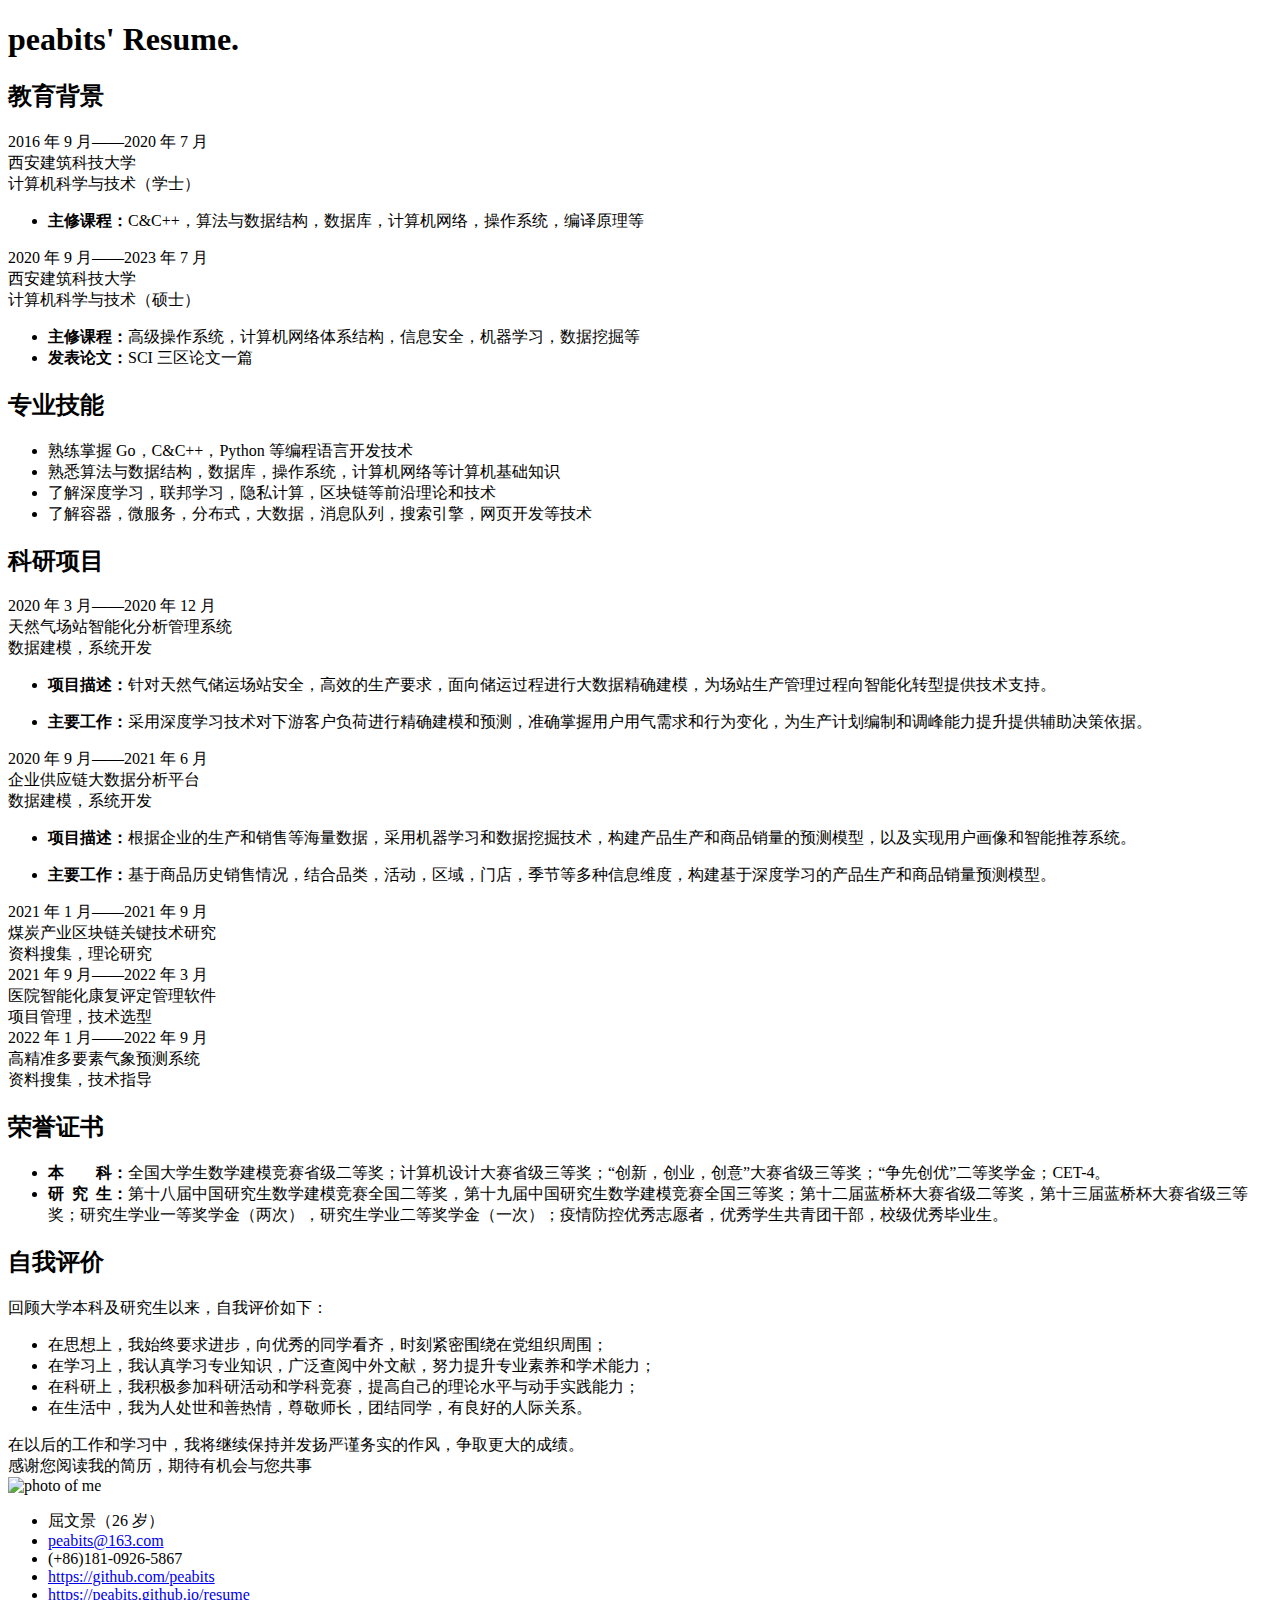
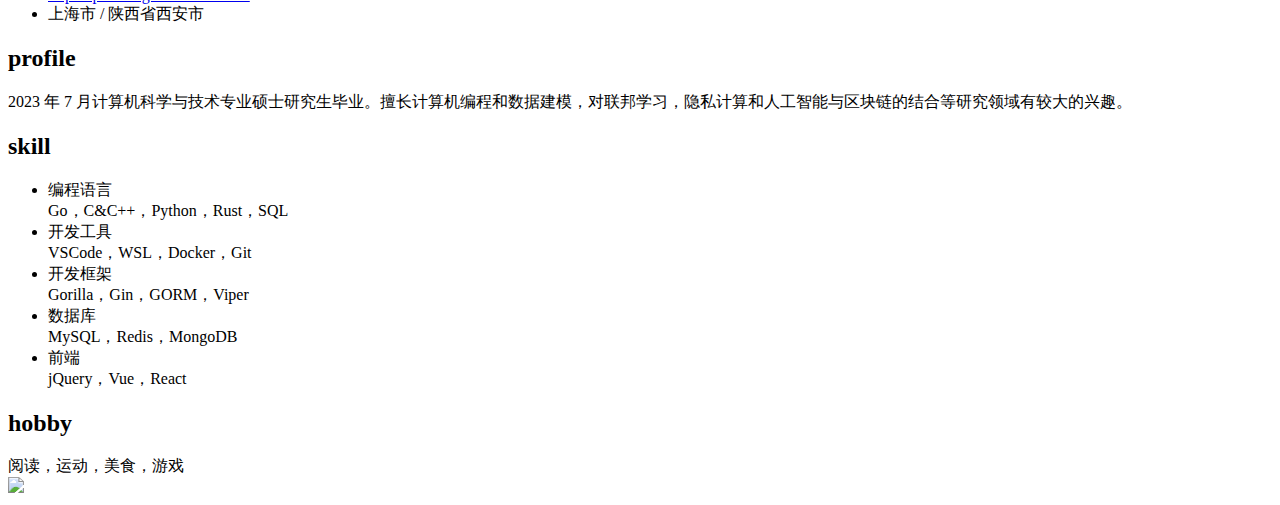
==== commit 0c309a04: "Remove some spaces." ====
--- a/index.html
+++ b/index.html
@@ -224,17 +224,12 @@
               <ul>
                 <li>
                   <div class="subsection__text">
-                    <b> 本&emsp;&emsp;科：</b>
-                    <span>全国大学生数学建模竞赛省级二等奖；</span>
-                    <span>计算机设计大赛省级三等奖；</span>
-                    <span>“创新，创业，创意”大赛省级三等奖；</span>
-                    <span>“争先创优”二等奖学金；</span>
-                    <span>CET-4；</span>
-                  </div>
-                </li>
-                <li>
-                  <div class="subsection__text">
-                    <b>研&ensp;究&ensp;生：</b>第十八届中国研究生数学建模竞赛全国二等奖，第十九届中国研究生数学建模竞赛全国三等奖；第十二届蓝桥杯大赛省级二等奖，第十三届蓝桥杯大赛省级三等奖；研究生学业一等奖学金（两次），研究生学业二等奖学金（一次）；疫情防控优秀志愿者，优秀学生共青团干部，校级优秀毕业生；
+                    <b>本&emsp;&emsp;科：</b>全国大学生数学建模竞赛省级二等奖；计算机设计大赛省级三等奖；“创新，创业，创意”大赛省级三等奖；“争先创优”二等奖学金；CET-4。</span>
+                  </div>
+                </li>
+                <li>
+                  <div class="subsection__text">
+                    <b>研&ensp;究&ensp;生：</b>第十八届中国研究生数学建模竞赛全国二等奖，第十九届中国研究生数学建模竞赛全国三等奖；第十二届蓝桥杯大赛省级二等奖，第十三届蓝桥杯大赛省级三等奖；研究生学业一等奖学金（两次），研究生学业二等奖学金（一次）；疫情防控优秀志愿者，优秀学生共青团干部，校级优秀毕业生。
                   </div>
                 </li>
               </ul>
